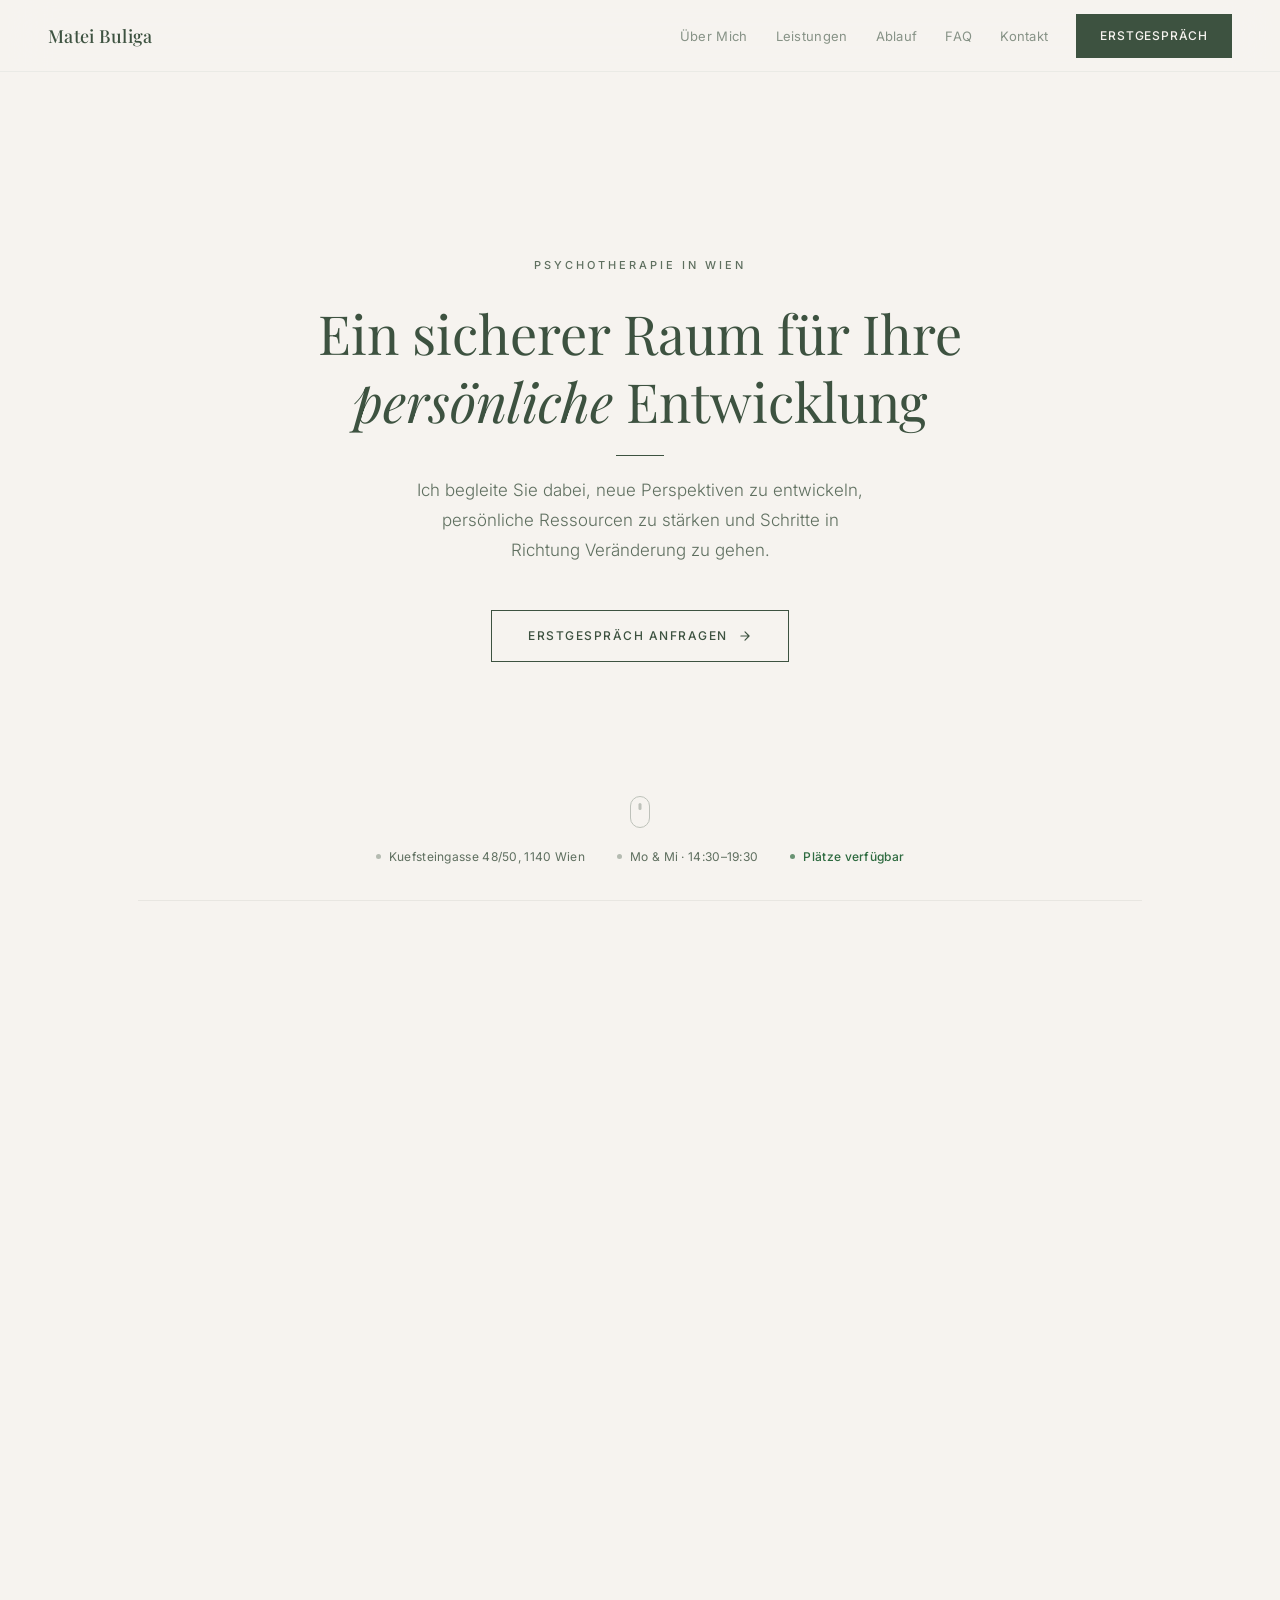
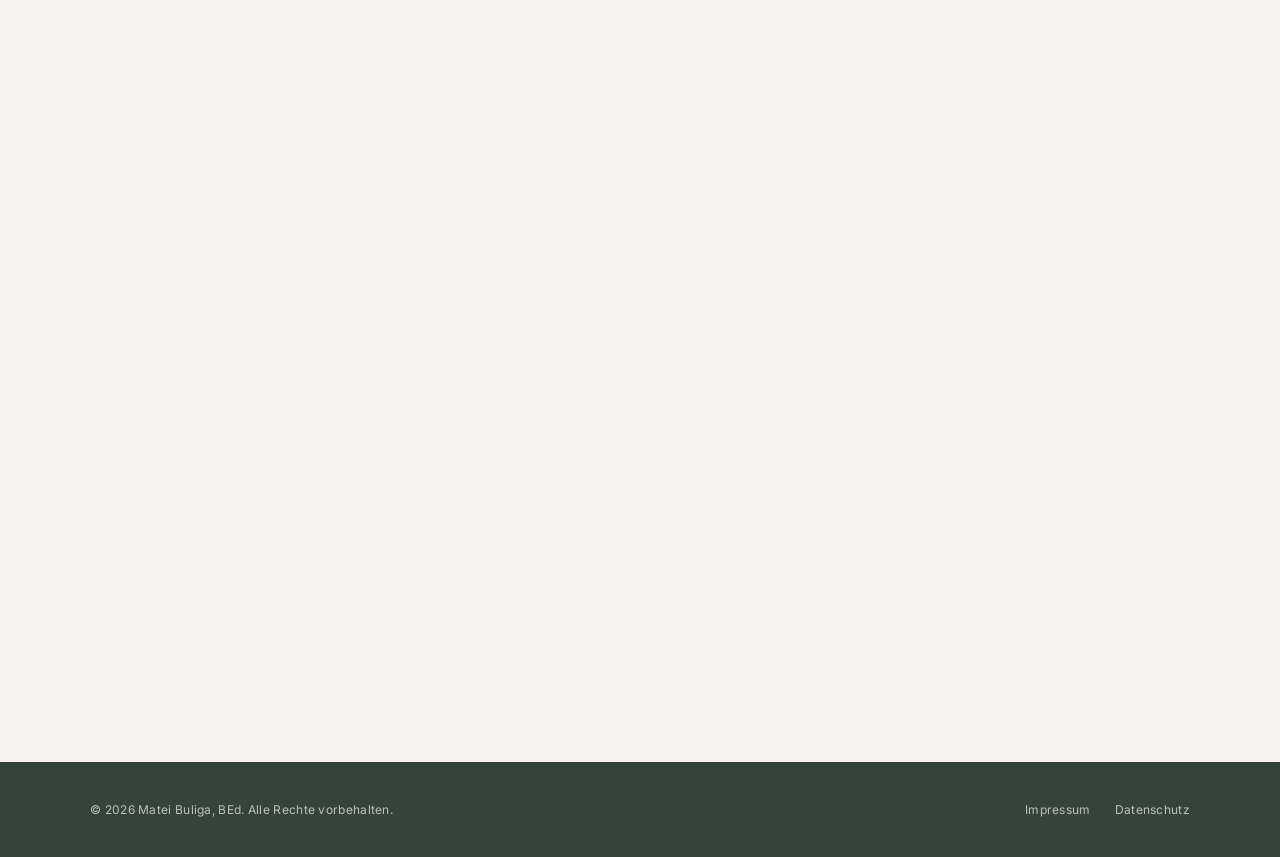
==== index.html @ e799535e "Add complete index.html with all content sections (Tasks 10-16) Includes HEAD with SEO meta tags, Sc" ====
<!DOCTYPE html>
<html lang="de">
<head>
  <meta charset="UTF-8">
  <meta name="viewport" content="width=device-width, initial-scale=1.0">
  <title>Matei Buliga — Psychotherapie in Wien | Einzeltherapie, Paartherapie, Jugendliche</title>
  <meta name="description" content="Psychotherapeut in Wien 1140. Einzeltherapie, Paartherapie und Therapie für Jugendliche. Lösungsorientiert, ressourcenstärkend. Jetzt Erstgespräch anfragen.">
  <meta name="keywords" content="Psychotherapie Wien, Psychotherapeut 1140, Einzeltherapie, Paartherapie, Jugendtherapie, Matei Buliga">
  <link rel="canonical" href="https://www.praxis-buliga.at/">
  <meta property="og:title" content="Matei Buliga — Psychotherapie in Wien">
  <meta property="og:description" content="Ein sicherer Raum für Ihre persönliche Entwicklung. Einzeltherapie, Paartherapie und Therapie für Jugendliche.">
  <meta property="og:type" content="website">
  <meta property="og:url" content="https://www.praxis-buliga.at/">
  <meta property="og:image" content="https://www.praxis-buliga.at/img/og-image.jpg">
  <link rel="icon" href="img/favicon.svg" type="image/svg+xml">
  <link rel="preconnect" href="https://fonts.googleapis.com">
  <link rel="preconnect" href="https://fonts.gstatic.com" crossorigin>
  <link href="https://fonts.googleapis.com/css2?family=Playfair+Display:ital,wght@0,400;0,500;1,400&family=Inter:wght@300;400;500;600&display=swap" rel="stylesheet">
  <link rel="stylesheet" href="css/style.css">
  <!-- Schema.org ProfessionalService -->
  <script type="application/ld+json">
  {
    "@context": "https://schema.org",
    "@type": "ProfessionalService",
    "name": "Praxis Buliga — Psychotherapie",
    "description": "Psychotherapie für Erwachsene, Paare und Jugendliche in Wien",
    "url": "https://www.praxis-buliga.at",
    "telephone": "+436701989777",
    "email": "office@praxis-buliga.at",
    "address": {
      "@type": "PostalAddress",
      "streetAddress": "Kuefsteingasse 48/50",
      "addressLocality": "Wien",
      "postalCode": "1140",
      "addressCountry": "AT"
    },
    "openingHoursSpecification": [
      {"@type": "OpeningHoursSpecification", "dayOfWeek": "Monday", "opens": "14:30", "closes": "19:30"},
      {"@type": "OpeningHoursSpecification", "dayOfWeek": "Wednesday", "opens": "14:30", "closes": "19:30"}
    ],
    "priceRange": "€€"
  }
  </script>
  <!-- Schema.org FAQPage -->
  <script type="application/ld+json">
  {
    "@context": "https://schema.org",
    "@type": "FAQPage",
    "mainEntity": [
      {"@type": "Question", "name": "Was erwartet mich beim Erstgespräch?", "acceptedAnswer": {"@type": "Answer", "text": "Das Erstgespräch dient dem gegenseitigen Kennenlernen. Wir klären Ihre Anliegen und Ziele und prüfen, ob die Chemie für eine Zusammenarbeit stimmt. Es gibt keinen Druck und keine Verpflichtung."}},
      {"@type": "Question", "name": "Wie lange dauert eine Therapie?", "acceptedAnswer": {"@type": "Answer", "text": "Das ist sehr individuell und hängt von Ihren Anliegen und Zielen ab. Manche Themen lassen sich in wenigen Sitzungen bearbeiten, andere brauchen mehr Zeit."}},
      {"@type": "Question", "name": "Brauche ich eine Überweisung?", "acceptedAnswer": {"@type": "Answer", "text": "Nein, für Psychotherapie benötigen Sie in Österreich keine Überweisung. Sie können sich direkt an mich wenden."}},
      {"@type": "Question", "name": "Werden die Kosten von der Krankenkasse übernommen?", "acceptedAnswer": {"@type": "Answer", "text": "Da ich im Status Psychotherapeut in Fachausbildung unter Lehrsupervision bin, ist eine Kostenrückerstattung durch die Krankenkasse derzeit leider nicht möglich. Dafür biete ich flexible Sozialtarife nach Absprache an."}},
      {"@type": "Question", "name": "Was ist ein Psychotherapeut in Ausbildung unter Supervision?", "acceptedAnswer": {"@type": "Answer", "text": "Psychotherapeuten in Ausbildung unter Supervision haben den Großteil ihrer mehrjährigen Ausbildung bereits absolviert und arbeiten eigenständig mit KlientInnen. Ihre Arbeit wird regelmäßig von erfahrenen LehrtherapeutInnen supervidiert."}},
      {"@type": "Question", "name": "Wie kann ich einen Termin absagen oder verschieben?", "acceptedAnswer": {"@type": "Answer", "text": "Verschiebungen oder Absagen sind bis 48 Stunden vor dem Termin kostenfrei möglich — per Telefon, SMS oder E-Mail."}},
      {"@type": "Question", "name": "Ist Psychotherapie auch online möglich?", "acceptedAnswer": {"@type": "Answer", "text": "Bitte kontaktieren Sie mich direkt, um die aktuellen Möglichkeiten für Online-Sitzungen zu besprechen."}}
    ]
  }
  </script>
</head>
<body>

<!-- Skip link -->
<a href="#main" class="skip-link">Zum Inhalt springen</a>

<!-- ==================== HEADER ==================== -->
<header>
  <a href="#hero" class="logo">Matei Buliga</a>
  <nav>
    <a href="#about">Über Mich</a>
    <a href="#services">Leistungen</a>
    <a href="#process">Ablauf</a>
    <a href="#faq">FAQ</a>
    <a href="#contact">Kontakt</a>
    <a href="#contact" class="header-cta">Erstgespräch</a>
  </nav>
  <button class="nav-toggle" aria-label="Menü öffnen" aria-expanded="false"><span></span></button>
</header>

<!-- ==================== MOBILE NAV OVERLAY ==================== -->
<div class="nav-overlay" aria-hidden="true">
  <button class="nav-close" aria-label="Menü schließen">
    <svg viewBox="0 0 24 24" fill="none" stroke="currentColor" stroke-width="2" stroke-linecap="round" stroke-linejoin="round" aria-hidden="true"><path d="M18 6L6 18"/><path d="M6 6l12 12"/></svg>
  </button>
  <nav>
    <a href="#about">Über Mich</a>
    <a href="#services">Leistungen</a>
    <a href="#process">Ablauf</a>
    <a href="#faq">FAQ</a>
    <a href="#contact">Kontakt</a>
    <a href="#contact" class="header-cta">Erstgespräch</a>
  </nav>
</div>

<main id="main">

<!-- ==================== HERO ==================== -->
<section class="hero" id="hero">
  <p class="hero-label">Psychotherapie in Wien</p>
  <h1>Ein sicherer Raum für Ihre <em>persönliche</em> Entwicklung</h1>
  <div class="hero-divider"></div>
  <p class="hero-subtitle">Ich begleite Sie dabei, neue Perspektiven zu entwickeln, persönliche Ressourcen zu stärken und Schritte in Richtung Veränderung zu gehen.</p>
  <a href="#contact" class="hero-cta">
    Erstgespräch anfragen
    <svg viewBox="0 0 24 24" fill="none" stroke="currentColor" stroke-width="2" stroke-linecap="round" stroke-linejoin="round" aria-hidden="true"><path d="M5 12h14M12 5l7 7-7 7"/></svg>
  </a>
  <div class="scroll-hint" aria-hidden="true"><div class="mouse"><div class="wheel"></div></div></div>
  <div class="hero-info">
    <span><span class="dot"></span>Kuefsteingasse 48/50, 1140 Wien</span>
    <span><span class="dot"></span>Mo & Mi · 14:30–19:30</span>
    <span class="available"><span class="dot"></span>Plätze verfügbar</span>
  </div>
</section>

<!-- ==================== ÜBER MICH ==================== -->
<div class="section-divider"><hr></div>
<section class="about fade-in" id="about">
  <p class="section-label">Über Mich</p>
  <div class="about-grid">
    <div class="about-portrait">
      <div class="about-portrait-placeholder">
        <svg viewBox="0 0 24 24" fill="none" stroke="currentColor" stroke-width="1.5" stroke-linecap="round" stroke-linejoin="round" aria-hidden="true"><path d="M20 21v-2a4 4 0 0 0-4-4H8a4 4 0 0 0-4 4v2"/><circle cx="12" cy="7" r="4"/></svg>
        Portrait-Foto
      </div>
    </div>
    <div class="about-content">
      <h2>Mein Weg &<br><em>meine Haltung</em></h2>
      <div class="about-qa">
        <p class="about-question">Was hat dich bewogen, Psychotherapeut zu werden?</p>
        <p class="about-answer">Schon früh habe ich mich für Beziehungen und Emotionen interessiert. Über den Umweg des Lehrberufs und die Ausbildung in Lerncoaching entdeckte ich meine Faszination für die Einzelarbeit — gemeinsam hinschauen, verstehen, neue Möglichkeiten entdecken.</p>
      </div>
      <div class="about-qa">
        <p class="about-question">Mit welchen Anliegen kommen KlientInnen zu dir?</p>
        <p class="about-answer">Erschöpfung, Traurigkeit, große Lebensentscheidungen oder wiederkehrende Muster. Es muss nichts „Dramatisches" sein — manchmal reicht der Wunsch, endlich einmal offen sprechen zu können.</p>
      </div>
      <div class="about-credentials">
        <span class="credential">
          <svg viewBox="0 0 24 24" fill="none" stroke="currentColor" stroke-width="2" stroke-linecap="round" stroke-linejoin="round" aria-hidden="true"><path d="M22 10v6M2 10l10-5 10 5-10 5z"/><path d="M6 12v5c3 3 9 3 12 0v-5"/></svg>
          BEd. — Bachelor of Education
        </span>
        <span class="credential">
          <svg viewBox="0 0 24 24" fill="none" stroke="currentColor" stroke-width="2" stroke-linecap="round" stroke-linejoin="round" aria-hidden="true"><path d="M12 22s8-4 8-10V5l-8-3-8 3v7c0 6 8 10 8 10z"/></svg>
          Psychotherapeut i.A.u.S.
        </span>
        <span class="credential">
          <svg viewBox="0 0 24 24" fill="none" stroke="currentColor" stroke-width="2" stroke-linecap="round" stroke-linejoin="round" aria-hidden="true"><path d="M4 19.5A2.5 2.5 0 0 1 6.5 17H20"/><path d="M6.5 2H20v20H6.5A2.5 2.5 0 0 1 4 19.5v-15A2.5 2.5 0 0 1 6.5 2z"/></svg>
          Lerncoaching & Legasthenie
        </span>
      </div>
      <a href="#" class="about-more">
        Mehr erfahren
        <svg viewBox="0 0 24 24" fill="none" stroke="currentColor" stroke-width="2" stroke-linecap="round" stroke-linejoin="round" aria-hidden="true"><path d="M5 12h14M12 5l7 7-7 7"/></svg>
      </a>
    </div>
  </div>
</section>

<!-- ==================== LEISTUNGEN ==================== -->
<div class="section-divider"><hr></div>
<section class="services fade-in" id="services">
  <p class="section-label">Leistungen & Honorar</p>
  <div class="services-header">
    <h2>Therapie, die zu<br><em>Ihrem Leben</em> passt</h2>
    <p class="services-note">Psychotherapeutische Leistungen sind umsatzsteuerbefreit gemäß österreichischem Recht.</p>
  </div>
  <div class="services-grid">
    <div class="service-card">
      <div class="service-icon"><svg viewBox="0 0 24 24" fill="none" stroke="currentColor" stroke-width="1.5" stroke-linecap="round" stroke-linejoin="round" aria-hidden="true"><path d="M20 21v-2a4 4 0 0 0-4-4H8a4 4 0 0 0-4 4v2"/><circle cx="12" cy="7" r="4"/></svg></div>
      <h3>Einzeltherapie</h3>
      <p>Ein geschützter Rahmen für Sie allein, um persönliche Themen zu bearbeiten, Krisen zu bewältigen oder sich weiterzuentwickeln.</p>
      <div class="service-price">
        <div class="price-row"><span class="price-label">45 Minuten</span><span class="price-value">80 €</span></div>
      </div>
    </div>
    <div class="service-card">
      <div class="service-icon"><svg viewBox="0 0 24 24" fill="none" stroke="currentColor" stroke-width="1.5" stroke-linecap="round" stroke-linejoin="round" aria-hidden="true"><path d="M17 21v-2a4 4 0 0 0-4-4H5a4 4 0 0 0-4 4v2"/><circle cx="9" cy="7" r="4"/><path d="M23 21v-2a4 4 0 0 0-3-3.87"/><path d="M16 3.13a4 4 0 0 1 0 7.75"/></svg></div>
      <h3>Paartherapie</h3>
      <p>Unterstützung, um Kommunikation zu verbessern, Konflikte zu lösen oder die Beziehung als Paar oder Familie neu zu gestalten.</p>
      <div class="service-price">
        <div class="price-row"><span class="price-label">45 Minuten</span><span class="price-value">80 €</span></div>
        <div class="price-row"><span class="price-label">90 Minuten</span><span class="price-value">160 €</span></div>
      </div>
    </div>
    <div class="service-card">
      <div class="service-icon"><svg viewBox="0 0 24 24" fill="none" stroke="currentColor" stroke-width="1.5" stroke-linecap="round" stroke-linejoin="round" aria-hidden="true"><path d="M12 2a5 5 0 0 1 5 5v1a5 5 0 0 1-10 0V7a5 5 0 0 1 5-5z"/><path d="M3 21v-1a7 7 0 0 1 7-7h4a7 7 0 0 1 7 7v1"/><path d="M15 11l2 2"/><path d="M9 11l-2 2"/></svg></div>
      <h3>Therapie für Jugendliche</h3>
      <p>Persönliche Stärken finden, Grenzen setzen und den eigenen Weg innerhalb von Familie, Schule und Freundeskreis entdecken.</p>
      <div class="service-price">
        <div class="price-row"><span class="price-label">Erstgespräch (30 Min)</span><span class="price-free">Kostenlos</span></div>
        <div class="price-row"><span class="price-label">45 Minuten</span><span class="price-value">80 €</span></div>
      </div>
    </div>
  </div>
  <div class="services-footer">
    <div class="info-card">
      <svg viewBox="0 0 24 24" fill="none" stroke="currentColor" stroke-width="1.5" stroke-linecap="round" stroke-linejoin="round" aria-hidden="true"><circle cx="12" cy="12" r="10"/><path d="M12 16v-4"/><path d="M12 8h.01"/></svg>
      <div class="info-card-content">
        <h4>Kostenübernahme</h4>
        <p>Da ich im Status „Psychotherapeut in Fachausbildung unter Lehrsupervision" bin, ist eine Kostenrückerstattung durch die Krankenkasse derzeit leider nicht möglich.</p>
      </div>
    </div>
    <div class="info-card">
      <svg viewBox="0 0 24 24" fill="none" stroke="currentColor" stroke-width="1.5" stroke-linecap="round" stroke-linejoin="round" aria-hidden="true"><path d="M20.84 4.61a5.5 5.5 0 0 0-7.78 0L12 5.67l-1.06-1.06a5.5 5.5 0 0 0-7.78 7.78l1.06 1.06L12 21.23l7.78-7.78 1.06-1.06a5.5 5.5 0 0 0 0-7.78z"/></svg>
      <div class="info-card-content">
        <h4>Sozialtarife</h4>
        <p>Flexible Sozialtarife sind nach individueller Absprache möglich. Sprechen Sie mich gerne im Erstgespräch darauf an.</p>
      </div>
    </div>
  </div>
  <div class="section-cta">
    <a href="#contact" class="cta-outline">
      Jetzt Erstgespräch anfragen
      <svg viewBox="0 0 24 24" fill="none" stroke="currentColor" stroke-width="2" stroke-linecap="round" stroke-linejoin="round" aria-hidden="true"><path d="M5 12h14M12 5l7 7-7 7"/></svg>
    </a>
  </div>
</section>

<!-- ==================== ABLAUF ==================== -->
<div class="section-divider"><hr></div>
<section class="process fade-in" id="process">
  <p class="section-label">Ablauf</p>
  <div class="process-header">
    <h2>Ihr Weg in<br><em>die Therapie</em></h2>
    <p>Von der ersten Kontaktaufnahme bis zur regelmäßigen Sitzung — transparent und unkompliziert.</p>
  </div>
  <div class="timeline">
    <div class="step">
      <div class="step-number"><span>1</span></div>
      <h3>Kontakt aufnehmen</h3>
      <p>Rufen Sie an, schreiben Sie eine E-Mail oder nutzen Sie das Kontaktformular. Ich melde mich zeitnah bei Ihnen.</p>
    </div>
    <div class="step">
      <div class="step-number"><span>2</span></div>
      <h3>Erstgespräch</h3>
      <p>Wir lernen uns kennen, klären Ihre Anliegen und Ziele und prüfen, ob die Chemie für eine Zusammenarbeit stimmt.</p>
    </div>
    <div class="step">
      <div class="step-number"><span>3</span></div>
      <h3>Therapie beginnen</h3>
      <p>Bei gegenseitigem Einverständnis starten wir mit regelmäßigen Sitzungen — in Ihrem Tempo und nach Ihren Bedürfnissen.</p>
    </div>
  </div>
  <div class="conditions">
    <div class="condition">
      <div class="condition-icon"><svg viewBox="0 0 24 24" fill="none" stroke="currentColor" stroke-width="1.5" stroke-linecap="round" stroke-linejoin="round" aria-hidden="true"><circle cx="12" cy="12" r="10"/><polyline points="12 6 12 12 16 14"/></svg></div>
      <h4>Terminabsagen</h4>
      <p>Verschiebungen oder Absagen sind bis 48 Stunden vor dem Termin kostenfrei möglich.</p>
    </div>
    <div class="condition">
      <div class="condition-icon"><svg viewBox="0 0 24 24" fill="none" stroke="currentColor" stroke-width="1.5" stroke-linecap="round" stroke-linejoin="round" aria-hidden="true"><path d="M12 22s8-4 8-10V5l-8-3-8 3v7c0 6 8 10 8 10z"/></svg></div>
      <h4>Verschwiegenheit</h4>
      <p>Ich unterliege der gesetzlichen Verschwiegenheitspflicht. Alle Inhalte bleiben streng vertraulich.</p>
    </div>
    <div class="condition">
      <div class="condition-icon"><svg viewBox="0 0 24 24" fill="none" stroke="currentColor" stroke-width="1.5" stroke-linecap="round" stroke-linejoin="round" aria-hidden="true"><rect x="2" y="5" width="20" height="14" rx="2"/><line x1="2" y1="10" x2="22" y2="10"/></svg></div>
      <h4>Zahlung</h4>
      <p>Per Banküberweisung — bei regelmäßigen Sitzungen zum Monatsende, sonst nach jeder Sitzung.</p>
    </div>
  </div>
</section>

<!-- ==================== FAQ ==================== -->
<div class="section-divider"><hr></div>
<section class="faq fade-in" id="faq">
  <p class="section-label">Häufige Fragen</p>
  <div class="faq-layout">
    <div class="faq-intro">
      <h2>Antworten auf<br><em>Ihre Fragen</em></h2>
      <p>Die wichtigsten Fragen rund um Psychotherapie, Ablauf und Kosten — kurz und ehrlich beantwortet.</p>
      <div class="faq-contact-hint">
        <p>Ihre Frage ist nicht dabei?<br><a href="#contact">Kontaktieren Sie mich direkt</a> — ich helfe Ihnen gerne weiter.</p>
      </div>
    </div>
    <div class="accordion">
      <div class="accordion-item open">
        <button class="accordion-trigger" aria-expanded="true">Was erwartet mich beim Erstgespräch?<span class="accordion-icon" aria-hidden="true"></span></button>
        <div class="accordion-content"><div class="accordion-inner"><p>Das Erstgespräch dient dem gegenseitigen Kennenlernen. Wir klären Ihre Anliegen und Ziele und prüfen, ob die Chemie für eine Zusammenarbeit stimmt. Es gibt keinen Druck und keine Verpflichtung — Sie entscheiden danach in Ruhe, ob Sie weitermachen möchten.</p></div></div>
      </div>
      <div class="accordion-item">
        <button class="accordion-trigger" aria-expanded="false">Wie lange dauert eine Therapie?<span class="accordion-icon" aria-hidden="true"></span></button>
        <div class="accordion-content"><div class="accordion-inner"><p>Das ist sehr individuell und hängt von Ihren Anliegen und Zielen ab. Manche Themen lassen sich in wenigen Sitzungen bearbeiten, andere brauchen mehr Zeit. Wir besprechen das gemeinsam und passen den Rahmen an Ihre Bedürfnisse an.</p></div></div>
      </div>
      <div class="accordion-item">
        <button class="accordion-trigger" aria-expanded="false">Brauche ich eine Überweisung?<span class="accordion-icon" aria-hidden="true"></span></button>
        <div class="accordion-content"><div class="accordion-inner"><p>Nein, für Psychotherapie benötigen Sie in Österreich keine Überweisung. Sie können sich direkt an mich wenden — telefonisch, per E-Mail oder über das Kontaktformular.</p></div></div>
      </div>
      <div class="accordion-item">
        <button class="accordion-trigger" aria-expanded="false">Werden die Kosten von der Krankenkasse übernommen?<span class="accordion-icon" aria-hidden="true"></span></button>
        <div class="accordion-content"><div class="accordion-inner"><p>Da ich im Status „Psychotherapeut in Fachausbildung unter Lehrsupervision" bin, ist eine Kostenrückerstattung durch die Krankenkasse derzeit leider nicht möglich. Dafür biete ich flexible Sozialtarife nach Absprache an.</p></div></div>
      </div>
      <div class="accordion-item">
        <button class="accordion-trigger" aria-expanded="false">Was ist ein Psychotherapeut in Ausbildung unter Supervision?<span class="accordion-icon" aria-hidden="true"></span></button>
        <div class="accordion-content"><div class="accordion-inner"><p>Psychotherapeuten in Ausbildung unter Supervision (i.A.u.S.) haben den Großteil ihrer mehrjährigen Ausbildung bereits absolviert und arbeiten eigenständig mit KlientInnen. Ihre Arbeit wird dabei regelmäßig von erfahrenen LehrtherapeutInnen supervidiert — eine zusätzliche Qualitätssicherung.</p></div></div>
      </div>
      <div class="accordion-item">
        <button class="accordion-trigger" aria-expanded="false">Wie kann ich einen Termin absagen oder verschieben?<span class="accordion-icon" aria-hidden="true"></span></button>
        <div class="accordion-content"><div class="accordion-inner"><p>Verschiebungen oder Absagen sind bis 48 Stunden vor dem Termin kostenfrei möglich — per Telefon, SMS oder E-Mail. Bei kurzfristigeren Absagen wird das volle Honorar verrechnet.</p></div></div>
      </div>
      <div class="accordion-item">
        <button class="accordion-trigger" aria-expanded="false">Ist Psychotherapie auch online möglich?<span class="accordion-icon" aria-hidden="true"></span></button>
        <div class="accordion-content"><div class="accordion-inner"><p>Bitte kontaktieren Sie mich direkt, um die aktuellen Möglichkeiten für Online-Sitzungen zu besprechen.</p></div></div>
      </div>
    </div>
  </div>
  <div class="faq-cta">
    <p>Bereit für den ersten Schritt?</p>
    <a href="#contact" class="cta-filled">
      Erstgespräch vereinbaren
      <svg viewBox="0 0 24 24" fill="none" stroke="currentColor" stroke-width="2" stroke-linecap="round" stroke-linejoin="round" aria-hidden="true"><path d="M5 12h14M12 5l7 7-7 7"/></svg>
    </a>
  </div>
</section>

<!-- ==================== KONTAKT ==================== -->
<section class="contact fade-in" id="contact">
  <div class="contact-inner">
    <p class="section-label">Kontakt</p>
    <div class="contact-grid">
      <div class="contact-left">
        <h2>Nehmen Sie<br><em>Kontakt auf</em></h2>
        <p>Ich freue mich darauf, von Ihnen zu hören. Für eine Terminanfrage oder bei weiteren Fragen können Sie mich gerne unverbindlich kontaktieren.</p>
        <div class="contact-details">
          <div class="contact-item">
            <div class="contact-item-icon"><svg viewBox="0 0 24 24" fill="none" stroke="currentColor" stroke-width="1.5" stroke-linecap="round" stroke-linejoin="round" aria-hidden="true"><path d="M22 16.92v3a2 2 0 0 1-2.18 2 19.79 19.79 0 0 1-8.63-3.07 19.5 19.5 0 0 1-6-6 19.79 19.79 0 0 1-3.07-8.67A2 2 0 0 1 4.11 2h3a2 2 0 0 1 2 1.72 12.84 12.84 0 0 0 .7 2.81 2 2 0 0 1-.45 2.11L8.09 9.91a16 16 0 0 0 6 6l1.27-1.27a2 2 0 0 1 2.11-.45 12.84 12.84 0 0 0 2.81.7A2 2 0 0 1 22 16.92z"/></svg></div>
            <div class="contact-item-text">
              <p class="contact-item-label">Telefon</p>
              <p class="contact-item-value"><a href="tel:+436701989777">0670 1989777</a></p>
            </div>
          </div>
          <div class="contact-item">
            <div class="contact-item-icon"><svg viewBox="0 0 24 24" fill="none" stroke="currentColor" stroke-width="1.5" stroke-linecap="round" stroke-linejoin="round" aria-hidden="true"><path d="M4 4h16c1.1 0 2 .9 2 2v12c0 1.1-.9 2-2 2H4c-1.1 0-2-.9-2-2V6c0-1.1.9-2 2-2z"/><polyline points="22,6 12,13 2,6"/></svg></div>
            <div class="contact-item-text">
              <p class="contact-item-label">E-Mail</p>
              <p class="contact-item-value"><a href="mailto:office@praxis-buliga.at">office@praxis-buliga.at</a></p>
            </div>
          </div>
          <div class="contact-item">
            <div class="contact-item-icon"><svg viewBox="0 0 24 24" fill="none" stroke="currentColor" stroke-width="1.5" stroke-linecap="round" stroke-linejoin="round" aria-hidden="true"><path d="M21 10c0 7-9 13-9 13s-9-6-9-13a9 9 0 0 1 18 0z"/><circle cx="12" cy="10" r="3"/></svg></div>
            <div class="contact-item-text">
              <p class="contact-item-label">Adresse</p>
              <p class="contact-item-value">Kuefsteingasse 48/50<br>1140 Wien</p>
              <p class="contact-item-hint">Wenige Gehminuten von der U3 Kendlerstraße und der Linie 10</p>
            </div>
          </div>
        </div>
      </div>
      <div class="contact-right">
        <div class="contact-map">
          <div class="contact-map-placeholder">
            <p>Durch Klicken wird eine Verbindung zu Google Maps hergestellt.<br>
            <a href="https://policies.google.com/privacy" target="_blank" rel="noopener">Datenschutz von Google</a></p>
            <button>Karte laden</button>
          </div>
        </div>
        <div class="contact-hours">
          <h4>Praxiszeiten</h4>
          <div class="hours-row"><span class="hours-day">Montag</span><span class="hours-time">14:30 – 19:30</span></div>
          <div class="hours-row"><span class="hours-day">Mittwoch</span><span class="hours-time">14:30 – 19:30</span></div>
          <div class="contact-availability"><span class="dot"></span>Derzeit Plätze verfügbar</div>
        </div>
      </div>
    </div>
  </div>
</section>

</main>

<!-- ==================== FOOTER ==================== -->
<footer>
  <div class="footer-inner">
    <p class="footer-left">&copy; 2026 Matei Buliga, BEd. Alle Rechte vorbehalten.</p>
    <div class="footer-links">
      <a href="impressum.html">Impressum</a>
      <a href="datenschutz.html">Datenschutz</a>
    </div>
  </div>
</footer>

<script src="js/main.js"></script>
</body>
</html>
---- css/style.css ----
/* ========================================================================
   PRAXIS BULIGA — Complete Stylesheet
   Organic Minimal Design: Waldgrun (#3D5240) + Creme (#F6F3EF)
   ======================================================================== */

/* ========================================================================
   TASK 1: CSS FOUNDATION — Design Tokens & Reset
   ======================================================================== */

/* --- Reset --- */
*, *::before, *::after {
  margin: 0;
  padding: 0;
  box-sizing: border-box;
}

/* --- Design Tokens --- */
:root {
  --green: #3D5240;
  --green-light: #4a6350;
  --green-muted: rgba(61,82,64,0.82);
  --green-subtle: rgba(61,82,64,0.04);
  --cream: #F6F3EF;
  --cream-dark: #EDE8E1;
  --text: #1C1C1C;
  --text-muted: rgba(61,82,64,0.82);
  --text-body: rgba(28,28,28,0.7);
  --serif: 'Playfair Display', Georgia, serif;
  --sans: 'Inter', -apple-system, system-ui, sans-serif;
  --transition: 200ms ease-out;
  --max-width: 1100px;
}

/* --- Smooth Scroll --- */
html {
  scroll-behavior: smooth;
}

/* --- Body Base --- */
body {
  font-family: var(--sans);
  background: var(--cream);
  color: var(--text);
  -webkit-font-smoothing: antialiased;
  -moz-osx-font-smoothing: grayscale;
  overflow-x: hidden;
}

/* --- Focus Visible --- */
:focus-visible {
  outline: 2px solid var(--green);
  outline-offset: 3px;
}

/* --- Section Label --- */
.section-label {
  font-size: 11px;
  font-weight: 500;
  letter-spacing: 3px;
  text-transform: uppercase;
  color: var(--text-muted);
  margin-bottom: 20px;
}

.section-label::before {
  content: '';
  display: inline-block;
  width: 24px;
  height: 1px;
  background: var(--green);
  opacity: 0.4;
  vertical-align: middle;
  margin-right: 12px;
}

/* --- Section Divider --- */
.section-divider {
  max-width: var(--max-width);
  margin: 0 auto;
  padding: 0 clamp(24px, 5vw, 48px);
}

.section-divider hr {
  border: none;
  height: 1px;
  background: rgba(61,82,64,0.08);
}

/* --- Skip Link --- */
.skip-link {
  position: fixed;
  top: -100%;
  left: 16px;
  z-index: 200;
  padding: 12px 24px;
  background: var(--green);
  color: var(--cream);
  font-size: 14px;
  font-weight: 500;
  text-decoration: none;
  opacity: 0;
  transition: opacity var(--transition);
}

.skip-link:focus {
  top: 16px;
  opacity: 1;
}

/* --- Legal Content (Impressum / Datenschutz) --- */
.legal-content {
  max-width: 780px;
  margin: 0 auto;
  padding: 120px clamp(24px, 5vw, 48px) 80px;
  font-size: 15px;
  font-weight: 300;
  line-height: 1.8;
  color: var(--text-body);
}


/* ========================================================================
   TASK 2: HEADER STYLES
   ======================================================================== */

header {
  position: fixed;
  top: 0;
  left: 0;
  right: 0;
  z-index: 100;
  height: 72px;
  display: flex;
  align-items: center;
  justify-content: space-between;
  padding: 0 clamp(24px, 4vw, 48px);
  background: rgba(246,243,239,0.88);
  backdrop-filter: blur(24px);
  -webkit-backdrop-filter: blur(24px);
  border-bottom: 1px solid rgba(61,82,64,0.06);
}

.logo {
  font-family: var(--serif);
  font-size: 18px;
  font-weight: 500;
  color: var(--green);
  letter-spacing: 0.3px;
  text-decoration: none;
}

nav {
  display: flex;
  align-items: center;
  gap: 28px;
}

nav a {
  font-size: 13px;
  font-weight: 400;
  color: var(--green);
  text-decoration: none;
  letter-spacing: 0.3px;
  opacity: 0.6;
  transition: opacity var(--transition);
  padding: 6px 0;
  position: relative;
  cursor: pointer;
}

nav a:hover,
nav a.active {
  opacity: 1;
}

nav a.active::after {
  content: '';
  position: absolute;
  bottom: 0;
  left: 0;
  right: 0;
  height: 1.5px;
  background: var(--green);
  border-radius: 1px;
}

/* --- Header CTA Button --- */
.header-cta {
  display: inline-flex;
  align-items: center;
  justify-content: center;
  min-height: 44px;
  padding: 0 24px;
  background: var(--green);
  color: var(--cream) !important;
  font-size: 12px;
  font-weight: 500;
  letter-spacing: 0.8px;
  text-transform: uppercase;
  opacity: 1 !important;
  transition: background var(--transition), box-shadow var(--transition);
}

.header-cta:hover {
  background: var(--green-light);
  box-shadow: 0 4px 12px rgba(61,82,64,0.15);
}

.header-cta::after {
  display: none !important;
}

/* --- Mobile Nav Toggle (Hamburger) --- */
.nav-toggle {
  display: none;
  width: 44px;
  height: 44px;
  align-items: center;
  justify-content: center;
  background: none;
  border: none;
  cursor: pointer;
}

.nav-toggle span {
  display: block;
  width: 20px;
  height: 1.5px;
  background: var(--green);
  position: relative;
  transition: background 200ms;
}

.nav-toggle span::before,
.nav-toggle span::after {
  content: '';
  position: absolute;
  left: 0;
  width: 20px;
  height: 1.5px;
  background: var(--green);
  transition: transform 200ms;
}

.nav-toggle span::before { top: -6px; }
.nav-toggle span::after  { top: 6px; }

/* --- Mobile Nav Overlay --- */
.nav-overlay {
  position: fixed;
  top: 0;
  left: 0;
  right: 0;
  bottom: 0;
  background: var(--cream);
  z-index: 99;
  display: flex;
  flex-direction: column;
  align-items: center;
  justify-content: center;
  transform: translateY(-100%);
  transition: transform 300ms ease-out, opacity 300ms ease-out;
  opacity: 0;
}

.nav-overlay.open {
  transform: translateY(0);
  opacity: 1;
}

.nav-overlay nav {
  display: flex;
  flex-direction: column;
  gap: 8px;
}

.nav-overlay nav a {
  font-size: 18px;
  padding: 16px;
  opacity: 1;
  text-align: center;
}

.nav-close {
  position: absolute;
  top: 16px;
  right: 16px;
  width: 44px;
  height: 44px;
  background: none;
  border: none;
  cursor: pointer;
}

body.nav-open {
  overflow: hidden;
}

/* --- Header Mobile Responsive --- */
@media (max-width: 768px) {
  header {
    height: 64px;
  }

  nav a:not(.header-cta) {
    display: none;
  }

  .nav-toggle {
    display: flex;
  }
}


/* ========================================================================
   TASK 3: HERO SECTION STYLES
   ======================================================================== */

.hero {
  min-height: 100vh;
  min-height: 100dvh;
  display: flex;
  flex-direction: column;
  justify-content: center;
  align-items: center;
  text-align: center;
  padding: 120px clamp(24px, 5vw, 48px) 100px;
  position: relative;
}

.hero-label {
  font-size: 11px;
  font-weight: 500;
  letter-spacing: 3px;
  text-transform: uppercase;
  color: var(--text-muted);
  margin-bottom: 28px;
  opacity: 0;
  transform: translateY(12px);
  animation: fadeUp 700ms ease-out 200ms forwards;
}

.hero h1 {
  font-family: var(--serif);
  font-size: clamp(32px, 5vw, 54px);
  font-weight: 400;
  line-height: 1.25;
  color: var(--green);
  max-width: 680px;
  margin-bottom: 20px;
  opacity: 0;
  transform: translateY(16px);
  animation: fadeUp 700ms ease-out 400ms forwards;
}

.hero h1 em {
  font-style: italic;
}

.hero-divider {
  width: 48px;
  height: 1px;
  background: var(--green);
  opacity: 0;
  margin: 0 auto 20px;
  animation: fadeIn 600ms ease-out 700ms forwards;
}

.hero-subtitle {
  font-size: clamp(15px, 1.8vw, 17px);
  font-weight: 300;
  line-height: 1.75;
  color: var(--text-muted);
  max-width: 460px;
  margin-bottom: 44px;
  opacity: 0;
  transform: translateY(12px);
  animation: fadeUp 700ms ease-out 800ms forwards;
}

.hero-cta {
  display: inline-flex;
  align-items: center;
  gap: 10px;
  min-height: 52px;
  padding: 0 36px;
  border: 1px solid var(--green);
  color: var(--green);
  font-family: var(--sans);
  font-size: 12px;
  font-weight: 500;
  letter-spacing: 1.5px;
  text-transform: uppercase;
  text-decoration: none;
  background: transparent;
  cursor: pointer;
  transition: all var(--transition);
  opacity: 0;
  transform: translateY(12px);
  animation: fadeUp 700ms ease-out 1000ms forwards;
}

.hero-cta:hover {
  background: var(--green);
  color: var(--cream);
  box-shadow: 0 4px 16px rgba(61,82,64,0.18);
}

.hero-cta svg {
  width: 14px;
  height: 14px;
  transition: transform var(--transition);
}

.hero-cta:hover svg {
  transform: translateX(4px);
}

/* --- Hero Info Bar --- */
.hero-info {
  position: absolute;
  bottom: 36px;
  display: flex;
  gap: 32px;
  font-size: 12px;
  color: var(--text-muted);
  letter-spacing: 0.3px;
  opacity: 0;
  animation: fadeIn 600ms ease-out 1200ms forwards;
}

.hero-info span {
  display: inline-flex;
  align-items: center;
  gap: 8px;
}

.hero-info .dot {
  width: 5px;
  height: 5px;
  border-radius: 50%;
  background: var(--green);
  opacity: 0.35;
}

.hero-info .available {
  color: #2d6a3f;
  font-weight: 500;
}

.hero-info .available .dot {
  background: #2d6a3f;
  opacity: 0.7;
  animation: pulse 2.5s ease-in-out infinite;
}

/* --- Scroll Hint --- */
.scroll-hint {
  position: absolute;
  bottom: 72px;
  left: 50%;
  transform: translateX(-50%);
  opacity: 0;
  animation: fadeIn 600ms ease-out 1400ms forwards;
}

.scroll-hint .mouse {
  width: 20px;
  height: 32px;
  border: 1.5px solid var(--green);
  border-radius: 10px;
  opacity: 0.3;
  position: relative;
}

.scroll-hint .wheel {
  width: 3px;
  height: 7px;
  background: var(--green);
  border-radius: 2px;
  position: absolute;
  top: 6px;
  left: 50%;
  transform: translateX(-50%);
  animation: scrollWheel 2s ease-in-out infinite;
}

/* --- Keyframe Animations --- */
@keyframes fadeUp {
  to {
    opacity: 1;
    transform: translateY(0);
  }
}

@keyframes fadeIn {
  to {
    opacity: 1;
  }
}

@keyframes pulse {
  0%, 100% {
    opacity: 0.7;
    transform: scale(1);
  }
  50% {
    opacity: 0.3;
    transform: scale(1.3);
  }
}

@keyframes scrollWheel {
  0% {
    opacity: 1;
    transform: translateX(-50%) translateY(0);
  }
  100% {
    opacity: 0;
    transform: translateX(-50%) translateY(10px);
  }
}

/* --- Hero Mobile Responsive --- */
@media (max-width: 768px) {
  .hero {
    padding: 100px 24px 80px;
  }

  .hero-info {
    flex-direction: column;
    gap: 8px;
    align-items: center;
    bottom: 24px;
  }

  .scroll-hint {
    display: none;
  }
}


/* ========================================================================
   TASK 4: ABOUT SECTION STYLES
   ======================================================================== */

.about {
  max-width: var(--max-width);
  margin: 0 auto;
  padding: clamp(60px, 10vw, 120px) clamp(24px, 5vw, 48px);
}

.about-grid {
  display: grid;
  grid-template-columns: 1fr 1.2fr;
  gap: clamp(40px, 6vw, 80px);
  align-items: start;
}

/* --- Portrait --- */
.about-portrait {
  position: relative;
  aspect-ratio: 3 / 4;
  background: var(--cream-dark);
  overflow: hidden;
}

.about-portrait::after {
  content: '';
  position: absolute;
  top: 12px;
  left: 12px;
  right: -12px;
  bottom: -12px;
  border: 1px solid rgba(61,82,64,0.12);
  z-index: -1;
}

.about-portrait-placeholder {
  width: 100%;
  height: 100%;
  display: flex;
  flex-direction: column;
  align-items: center;
  justify-content: center;
  gap: 12px;
  color: var(--text-muted);
  font-size: 13px;
}

.about-portrait-placeholder svg {
  width: 48px;
  height: 48px;
  opacity: 0.3;
}

/* --- About Content --- */
.about-content {
  padding-top: 8px;
}

.about-content h2 {
  font-family: var(--serif);
  font-size: clamp(28px, 3.5vw, 38px);
  font-weight: 400;
  color: var(--green);
  line-height: 1.25;
  margin-bottom: 28px;
}

.about-content h2 em {
  font-style: italic;
}

/* --- Q&A --- */
.about-qa {
  margin-bottom: 32px;
}

.about-question {
  font-size: 13px;
  font-weight: 500;
  letter-spacing: 0.3px;
  color: var(--green);
  margin-bottom: 12px;
  padding-left: 16px;
  border-left: 2px solid rgba(61,82,64,0.2);
  line-height: 1.5;
}

.about-answer {
  font-size: 15px;
  font-weight: 300;
  line-height: 1.8;
  color: var(--text-body);
  max-width: 520px;
}

/* --- Credentials --- */
.about-credentials {
  display: flex;
  flex-wrap: wrap;
  gap: 10px;
  margin-top: 32px;
  padding-top: 28px;
  border-top: 1px solid rgba(61,82,64,0.08);
}

.credential {
  display: inline-flex;
  align-items: center;
  gap: 6px;
  padding: 8px 16px;
  background: var(--green-subtle);
  font-size: 12px;
  font-weight: 400;
  color: var(--green);
  letter-spacing: 0.3px;
}

.credential svg {
  width: 14px;
  height: 14px;
  opacity: 0.5;
}

/* --- About More Link --- */
.about-more {
  display: inline-flex;
  align-items: center;
  gap: 8px;
  margin-top: 28px;
  font-size: 13px;
  font-weight: 500;
  color: var(--green);
  text-decoration: none;
  letter-spacing: 0.3px;
  opacity: 0.7;
  transition: opacity var(--transition);
  cursor: pointer;
}

.about-more:hover {
  opacity: 1;
}

.about-more svg {
  width: 14px;
  height: 14px;
  transition: transform var(--transition);
}

.about-more:hover svg {
  transform: translateX(4px);
}

/* --- About Mobile Responsive --- */
@media (max-width: 768px) {
  .about-grid {
    grid-template-columns: 1fr;
    gap: 40px;
  }

  .about-portrait {
    max-width: 320px;
    margin: 0 auto;
  }

  .about-portrait::after {
    display: none;
  }
}


/* ========================================================================
   TASK 5: SERVICES SECTION STYLES
   ======================================================================== */

.services {
  max-width: var(--max-width);
  margin: 0 auto;
  padding: clamp(60px, 10vw, 120px) clamp(24px, 5vw, 48px);
}

/* --- Services Header --- */
.services-header {
  display: flex;
  justify-content: space-between;
  align-items: flex-end;
  margin-bottom: clamp(40px, 5vw, 56px);
  gap: 24px;
  flex-wrap: wrap;
}

.services-header h2 {
  font-family: var(--serif);
  font-size: clamp(28px, 3.5vw, 38px);
  font-weight: 400;
  color: var(--green);
  line-height: 1.25;
}

.services-header h2 em {
  font-style: italic;
}

.services-note {
  font-size: 13px;
  color: var(--text-muted);
  line-height: 1.6;
  max-width: 280px;
  text-align: right;
}

/* --- Services Grid --- */
.services-grid {
  display: grid;
  grid-template-columns: repeat(3, 1fr);
  gap: 20px;
  margin-bottom: 40px;
}

/* --- Service Card --- */
.service-card {
  background: rgba(255,255,255,0.5);
  border: 1px solid rgba(61,82,64,0.08);
  padding: clamp(28px, 3vw, 36px);
  display: flex;
  flex-direction: column;
  transition: border-color var(--transition), box-shadow var(--transition);
}

.service-card:hover {
  border-color: rgba(61,82,64,0.15);
  box-shadow: 0 4px 20px rgba(61,82,64,0.06);
}

.service-icon {
  width: 44px;
  height: 44px;
  display: flex;
  align-items: center;
  justify-content: center;
  background: var(--green-subtle);
  margin-bottom: 24px;
}

.service-icon svg {
  width: 22px;
  height: 22px;
  color: var(--green);
  opacity: 0.7;
}

.service-card h3 {
  font-family: var(--serif);
  font-size: 20px;
  font-weight: 400;
  color: var(--green);
  margin-bottom: 12px;
  line-height: 1.3;
}

.service-card p {
  font-size: 14px;
  font-weight: 300;
  line-height: 1.7;
  color: var(--text-body);
  margin-bottom: 24px;
  flex-grow: 1;
}

/* --- Pricing --- */
.service-price {
  padding-top: 20px;
  border-top: 1px solid rgba(61,82,64,0.08);
}

.price-row {
  display: flex;
  justify-content: space-between;
  align-items: baseline;
  margin-bottom: 6px;
}

.price-row:last-child {
  margin-bottom: 0;
}

.price-label {
  font-size: 12px;
  color: var(--text-muted);
}

.price-value {
  font-size: 15px;
  font-weight: 500;
  color: var(--green);
  font-variant-numeric: tabular-nums;
}

.price-free {
  display: inline-block;
  padding: 3px 10px;
  background: rgba(45,106,63,0.08);
  color: #2d6a3f;
  font-size: 11px;
  font-weight: 500;
  letter-spacing: 0.5px;
}

/* --- Services Footer (Info Cards) --- */
.services-footer {
  display: grid;
  grid-template-columns: 1fr 1fr;
  gap: 20px;
}

.info-card {
  display: flex;
  align-items: flex-start;
  gap: 16px;
  padding: 24px 28px;
  background: var(--green);
  color: var(--cream);
}

.info-card svg {
  width: 20px;
  height: 20px;
  flex-shrink: 0;
  opacity: 0.6;
  margin-top: 2px;
}

.info-card-content h4 {
  font-size: 13px;
  font-weight: 500;
  letter-spacing: 0.3px;
  margin-bottom: 6px;
}

.info-card-content p {
  font-size: 13px;
  font-weight: 300;
  line-height: 1.6;
  opacity: 0.75;
}

/* --- Section CTA --- */
.section-cta {
  text-align: center;
  margin-top: clamp(40px, 5vw, 56px);
}

/* --- CTA Buttons --- */
.cta-outline {
  display: inline-flex;
  align-items: center;
  gap: 10px;
  min-height: 48px;
  padding: 0 32px;
  border: 1px solid var(--green);
  color: var(--green);
  font-family: var(--sans);
  font-size: 12px;
  font-weight: 500;
  letter-spacing: 1.5px;
  text-transform: uppercase;
  text-decoration: none;
  background: transparent;
  cursor: pointer;
  transition: all var(--transition);
}

.cta-outline:hover {
  background: var(--green);
  color: var(--cream);
  box-shadow: 0 4px 16px rgba(61,82,64,0.18);
}

.cta-filled {
  display: inline-flex;
  align-items: center;
  gap: 10px;
  min-height: 52px;
  padding: 0 36px;
  background: var(--green);
  color: var(--cream);
  font-family: var(--sans);
  font-size: 12px;
  font-weight: 500;
  letter-spacing: 1.5px;
  text-transform: uppercase;
  text-decoration: none;
  cursor: pointer;
  transition: all var(--transition);
}

.cta-filled:hover {
  background: var(--green-light);
  box-shadow: 0 4px 16px rgba(61,82,64,0.2);
}

.cta-outline svg,
.cta-filled svg {
  width: 14px;
  height: 14px;
  transition: transform var(--transition);
}

.cta-outline:hover svg,
.cta-filled:hover svg {
  transform: translateX(4px);
}

/* --- Services Mobile Responsive --- */
@media (max-width: 900px) {
  .services-grid {
    grid-template-columns: 1fr;
    gap: 16px;
  }

  .services-footer {
    grid-template-columns: 1fr;
  }

  .services-header {
    flex-direction: column;
    align-items: flex-start;
  }

  .services-note {
    text-align: left;
    max-width: 100%;
  }
}


/* ========================================================================
   TASK 6: PROCESS (ABLAUF) SECTION STYLES
   ======================================================================== */

.process {
  max-width: var(--max-width);
  margin: 0 auto;
  padding: clamp(60px, 10vw, 120px) clamp(24px, 5vw, 48px);
}

/* --- Process Header --- */
.process-header {
  margin-bottom: clamp(48px, 6vw, 64px);
  max-width: 520px;
}

.process-header h2 {
  font-family: var(--serif);
  font-size: clamp(28px, 3.5vw, 38px);
  font-weight: 400;
  color: var(--green);
  line-height: 1.25;
  margin-bottom: 16px;
}

.process-header h2 em {
  font-style: italic;
}

.process-header p {
  font-size: 15px;
  font-weight: 300;
  line-height: 1.7;
  color: var(--text-muted);
}

/* --- Timeline --- */
.timeline {
  position: relative;
  display: grid;
  grid-template-columns: repeat(3, 1fr);
}

.timeline::before {
  content: '';
  position: absolute;
  top: 28px;
  left: calc(100% / 6);
  right: calc(100% / 6);
  height: 1px;
  background: rgba(61,82,64,0.15);
}

/* --- Step --- */
.step {
  text-align: center;
  padding: 0 clamp(12px, 2vw, 28px);
  position: relative;
}

.step-number {
  width: 56px;
  height: 56px;
  display: flex;
  align-items: center;
  justify-content: center;
  margin: 0 auto 24px;
  background: var(--cream);
  border: 1px solid rgba(61,82,64,0.15);
  position: relative;
  z-index: 1;
  transition: all 300ms ease-out;
}

.step:hover .step-number {
  background: var(--green);
  border-color: var(--green);
}

.step-number span {
  font-family: var(--serif);
  font-size: 20px;
  font-weight: 400;
  color: var(--green);
  transition: color 300ms ease-out;
}

.step:hover .step-number span {
  color: var(--cream);
}

.step h3 {
  font-family: var(--serif);
  font-size: 18px;
  font-weight: 400;
  color: var(--green);
  margin-bottom: 12px;
  line-height: 1.3;
}

.step p {
  font-size: 14px;
  font-weight: 300;
  line-height: 1.7;
  color: var(--text-body);
  max-width: 280px;
  margin: 0 auto;
}

/* --- Conditions --- */
.conditions {
  margin-top: clamp(56px, 7vw, 80px);
  display: grid;
  grid-template-columns: repeat(3, 1fr);
  gap: 1px;
  background: rgba(61,82,64,0.06);
  border: 1px solid rgba(61,82,64,0.06);
}

.condition {
  background: var(--cream);
  padding: clamp(24px, 3vw, 32px);
}

.condition-icon {
  width: 36px;
  height: 36px;
  display: flex;
  align-items: center;
  justify-content: center;
  margin-bottom: 16px;
}

.condition-icon svg {
  width: 20px;
  height: 20px;
  color: var(--green);
  opacity: 0.5;
}

.condition h4 {
  font-size: 13px;
  font-weight: 600;
  color: var(--green);
  letter-spacing: 0.3px;
  margin-bottom: 8px;
}

.condition p {
  font-size: 13px;
  font-weight: 300;
  line-height: 1.65;
  color: var(--text-body);
}

/* --- Process Mobile Responsive --- */
@media (max-width: 768px) {
  .timeline {
    grid-template-columns: 1fr;
    gap: 40px;
  }

  .timeline::before {
    top: 0;
    bottom: 0;
    left: 28px;
    right: auto;
    width: 1px;
    height: auto;
  }

  .step {
    text-align: left;
    padding: 0 0 0 72px;
  }

  .step-number {
    position: absolute;
    left: 0;
    top: 0;
    margin: 0;
  }

  .step p {
    margin: 0;
  }
}

@media (max-width: 900px) {
  .conditions {
    grid-template-columns: 1fr;
  }
}


/* ========================================================================
   TASK 7: FAQ SECTION STYLES
   ======================================================================== */

.faq {
  max-width: var(--max-width);
  margin: 0 auto;
  padding: clamp(60px, 10vw, 120px) clamp(24px, 5vw, 48px);
}

/* --- FAQ Layout --- */
.faq-layout {
  display: grid;
  grid-template-columns: 1fr 1.6fr;
  gap: clamp(40px, 6vw, 80px);
  align-items: start;
}

/* --- FAQ Intro (Sticky Sidebar) --- */
.faq-intro {
  position: sticky;
  top: 100px;
}

.faq-intro h2 {
  font-family: var(--serif);
  font-size: clamp(28px, 3.5vw, 38px);
  font-weight: 400;
  color: var(--green);
  line-height: 1.25;
  margin-bottom: 16px;
}

.faq-intro h2 em {
  font-style: italic;
}

.faq-intro > p {
  font-size: 15px;
  font-weight: 300;
  line-height: 1.7;
  color: var(--text-muted);
  max-width: 320px;
}

/* --- FAQ Contact Hint --- */
.faq-contact-hint {
  margin-top: 28px;
  padding: 20px 24px;
  background: var(--green-subtle);
  border-left: 2px solid rgba(61,82,64,0.15);
}

.faq-contact-hint p {
  font-size: 13px;
  line-height: 1.6;
  color: var(--text-body);
  margin: 0;
}

.faq-contact-hint a {
  color: var(--green);
  font-weight: 500;
  text-decoration: none;
  border-bottom: 1px solid rgba(61,82,64,0.2);
  transition: border-color var(--transition);
}

.faq-contact-hint a:hover {
  border-color: var(--green);
}

/* --- Accordion --- */
.accordion {
  display: flex;
  flex-direction: column;
}

.accordion-item {
  border-bottom: 1px solid rgba(61,82,64,0.08);
}

.accordion-item:first-child {
  border-top: 1px solid rgba(61,82,64,0.08);
}

.accordion-trigger {
  width: 100%;
  min-height: 56px;
  display: flex;
  align-items: center;
  justify-content: space-between;
  gap: 16px;
  padding: 18px 0;
  background: none;
  border: none;
  cursor: pointer;
  text-align: left;
  font-family: var(--sans);
  font-size: 15px;
  font-weight: 400;
  color: var(--green);
  line-height: 1.5;
  transition: color var(--transition);
}

.accordion-trigger:hover {
  color: var(--green-light);
}

/* --- Accordion Icon (+/x) --- */
.accordion-icon {
  width: 28px;
  height: 28px;
  flex-shrink: 0;
  display: flex;
  align-items: center;
  justify-content: center;
  position: relative;
}

.accordion-icon::before,
.accordion-icon::after {
  content: '';
  position: absolute;
  background: var(--green);
  opacity: 0.4;
  transition: transform 300ms ease-out, opacity 300ms ease-out;
}

.accordion-icon::before {
  width: 12px;
  height: 1.5px;
}

.accordion-icon::after {
  width: 1.5px;
  height: 12px;
}

.accordion-item.open .accordion-icon::after {
  transform: rotate(90deg);
  opacity: 0;
}

.accordion-item.open .accordion-trigger {
  font-weight: 500;
}

/* --- Accordion Content (Animated) --- */
.accordion-content {
  display: grid;
  grid-template-rows: 0fr;
  transition: grid-template-rows 300ms ease-out;
}

.accordion-item.open .accordion-content {
  grid-template-rows: 1fr;
}

.accordion-inner {
  overflow: hidden;
}

.accordion-inner p {
  padding: 0 0 24px;
  font-size: 14px;
  font-weight: 300;
  line-height: 1.8;
  color: var(--text-body);
  max-width: 520px;
}

/* --- FAQ CTA --- */
.faq-cta {
  text-align: center;
  margin-top: clamp(48px, 6vw, 64px);
}

.faq-cta > p {
  font-size: 15px;
  font-weight: 300;
  color: var(--text-muted);
  margin-bottom: 24px;
}

/* --- FAQ Mobile Responsive --- */
@media (max-width: 768px) {
  .faq-layout {
    grid-template-columns: 1fr;
    gap: 36px;
  }

  .faq-intro {
    position: static;
  }
}


/* ========================================================================
   TASK 8: CONTACT SECTION & FOOTER STYLES
   ======================================================================== */

/* --- Contact Section --- */
.contact {
  background: var(--green);
  color: var(--cream);
  padding: clamp(60px, 10vw, 100px) 0;
}

.contact-inner {
  max-width: var(--max-width);
  margin: 0 auto;
  padding: 0 clamp(24px, 5vw, 48px);
}

.contact .section-label {
  color: rgba(246,243,239,0.70);
}

.contact .section-label::before {
  background: var(--cream);
  opacity: 0.25;
}

/* --- Contact Grid --- */
.contact-grid {
  display: grid;
  grid-template-columns: 1fr 1fr;
  gap: clamp(40px, 6vw, 80px);
  align-items: start;
}

/* --- Contact Left --- */
.contact-left h2 {
  font-family: var(--serif);
  font-size: clamp(28px, 3.5vw, 38px);
  font-weight: 400;
  line-height: 1.25;
  margin-bottom: 20px;
}

.contact-left h2 em {
  font-style: italic;
}

.contact-left > p {
  font-size: 15px;
  font-weight: 300;
  line-height: 1.7;
  opacity: 0.7;
  max-width: 400px;
  margin-bottom: 40px;
}

/* --- Contact Details --- */
.contact-details {
  display: flex;
  flex-direction: column;
  gap: 20px;
}

.contact-item {
  display: flex;
  align-items: flex-start;
  gap: 16px;
}

.contact-item-icon {
  width: 40px;
  height: 40px;
  flex-shrink: 0;
  display: flex;
  align-items: center;
  justify-content: center;
  border: 1px solid rgba(246,243,239,0.15);
}

.contact-item-icon svg {
  width: 18px;
  height: 18px;
  opacity: 0.6;
}

.contact-item-text {
  padding-top: 2px;
}

.contact-item-label {
  font-size: 11px;
  font-weight: 500;
  letter-spacing: 1px;
  text-transform: uppercase;
  opacity: 0.70;
  margin-bottom: 4px;
}

.contact-item-value {
  font-size: 15px;
  font-weight: 400;
  line-height: 1.5;
}

.contact-item-value a {
  color: var(--cream);
  text-decoration: none;
  border-bottom: 1px solid rgba(246,243,239,0.2);
  transition: border-color var(--transition);
}

.contact-item-value a:hover {
  border-color: var(--cream);
}

/* --- Contact Right --- */
.contact-right {
  display: flex;
  flex-direction: column;
  gap: 24px;
}

/* --- Contact Map --- */
.contact-map {
  aspect-ratio: 16 / 10;
  background: rgba(246,243,239,0.08);
  border: 1px solid rgba(246,243,239,0.1);
  overflow: hidden;
  display: flex;
  align-items: center;
  justify-content: center;
}

.contact-map-placeholder {
  display: flex;
  flex-direction: column;
  align-items: center;
  justify-content: center;
  gap: 12px;
  padding: 24px;
  text-align: center;
}

.contact-map-placeholder p {
  font-size: 13px;
  opacity: 0.6;
  line-height: 1.5;
}

.contact-map-placeholder a {
  color: var(--cream);
  opacity: 0.7;
}

.contact-map-placeholder button {
  padding: 10px 24px;
  background: rgba(246,243,239,0.15);
  color: var(--cream);
  border: none;
  cursor: pointer;
  font-size: 13px;
  transition: background var(--transition);
}

.contact-map-placeholder button:hover {
  background: rgba(246,243,239,0.25);
}

.contact-map iframe {
  width: 100%;
  height: 100%;
  border: 0;
}

/* --- Contact Hours --- */
.contact-hours {
  padding: 28px;
  border: 1px solid rgba(246,243,239,0.1);
}

.contact-hours h4 {
  font-size: 13px;
  font-weight: 500;
  letter-spacing: 0.3px;
  margin-bottom: 16px;
}

.hours-row {
  display: flex;
  justify-content: space-between;
  padding: 8px 0;
  border-bottom: 1px solid rgba(246,243,239,0.06);
  font-size: 14px;
}

.hours-row:last-child {
  border-bottom: none;
}

.hours-day {
  font-weight: 400;
}

.hours-time {
  font-weight: 300;
  opacity: 0.7;
}

/* --- Contact Availability --- */
.contact-availability {
  display: inline-flex;
  align-items: center;
  gap: 8px;
  margin-top: 16px;
  font-size: 13px;
  font-weight: 500;
}

.contact-availability .dot {
  width: 6px;
  height: 6px;
  border-radius: 50%;
  background: #4ade80;
  animation: pulse 2.5s ease-in-out infinite;
}

/* --- Footer --- */
footer {
  background: #344538;
  padding: 40px clamp(24px, 5vw, 48px);
}

.footer-inner {
  max-width: var(--max-width);
  margin: 0 auto;
  display: flex;
  justify-content: space-between;
  align-items: center;
  flex-wrap: wrap;
  gap: 16px;
}

.footer-left {
  font-size: 12px;
  color: rgba(246,243,239,0.70);
  letter-spacing: 0.3px;
}

.footer-links {
  display: flex;
  gap: 24px;
}

.footer-links a {
  font-size: 12px;
  color: rgba(246,243,239,0.70);
  text-decoration: none;
  letter-spacing: 0.3px;
  transition: color var(--transition);
}

.footer-links a:hover {
  color: rgba(246,243,239,0.9);
}

/* --- Contact Mobile Responsive --- */
@media (max-width: 768px) {
  .contact-grid {
    grid-template-columns: 1fr;
    gap: 48px;
  }
}


/* ========================================================================
   TASK 9: SCROLL ANIMATION UTILITY
   ======================================================================== */

.fade-in {
  opacity: 0;
  transform: translateY(20px);
  transition: opacity 600ms ease-out, transform 600ms ease-out;
}

.fade-in.visible {
  opacity: 1;
  transform: translateY(0);
}


/* ========================================================================
   REDUCED MOTION
   ======================================================================== */

@media (prefers-reduced-motion: reduce) {
  html {
    scroll-behavior: auto;
  }

  .hero-label, .hero h1, .hero-divider, .hero-subtitle,
  .hero-cta, .hero-info, .scroll-hint {
    opacity: 1;
    transform: none;
    animation: none;
  }

  .hero-info .available .dot,
  .contact-availability .dot {
    animation: none;
  }

  .scroll-hint .wheel {
    animation: none;
  }

  .fade-in {
    opacity: 1;
    transform: none;
    transition: none;
  }

  .accordion-content {
    transition: none;
  }

  .accordion-icon::before,
  .accordion-icon::after {
    transition: none;
  }
}


/* ========================================================================
   PRINT STYLESHEET
   ======================================================================== */

@media print {
  header, footer, .nav-overlay, .scroll-hint, .hero-info,
  .hero-cta, .section-cta, .faq-cta, .header-cta {
    display: none;
  }

  body {
    color: #000;
    background: #fff;
  }

  .hero {
    min-height: auto;
    padding: 40px 24px;
  }

  .contact {
    background: #fff;
    color: #000;
  }

  .info-card {
    background: #eee;
    color: #000;
  }

  a {
    color: #000;
    text-decoration: underline;
  }

  .fade-in {
    opacity: 1;
    transform: none;
  }
}
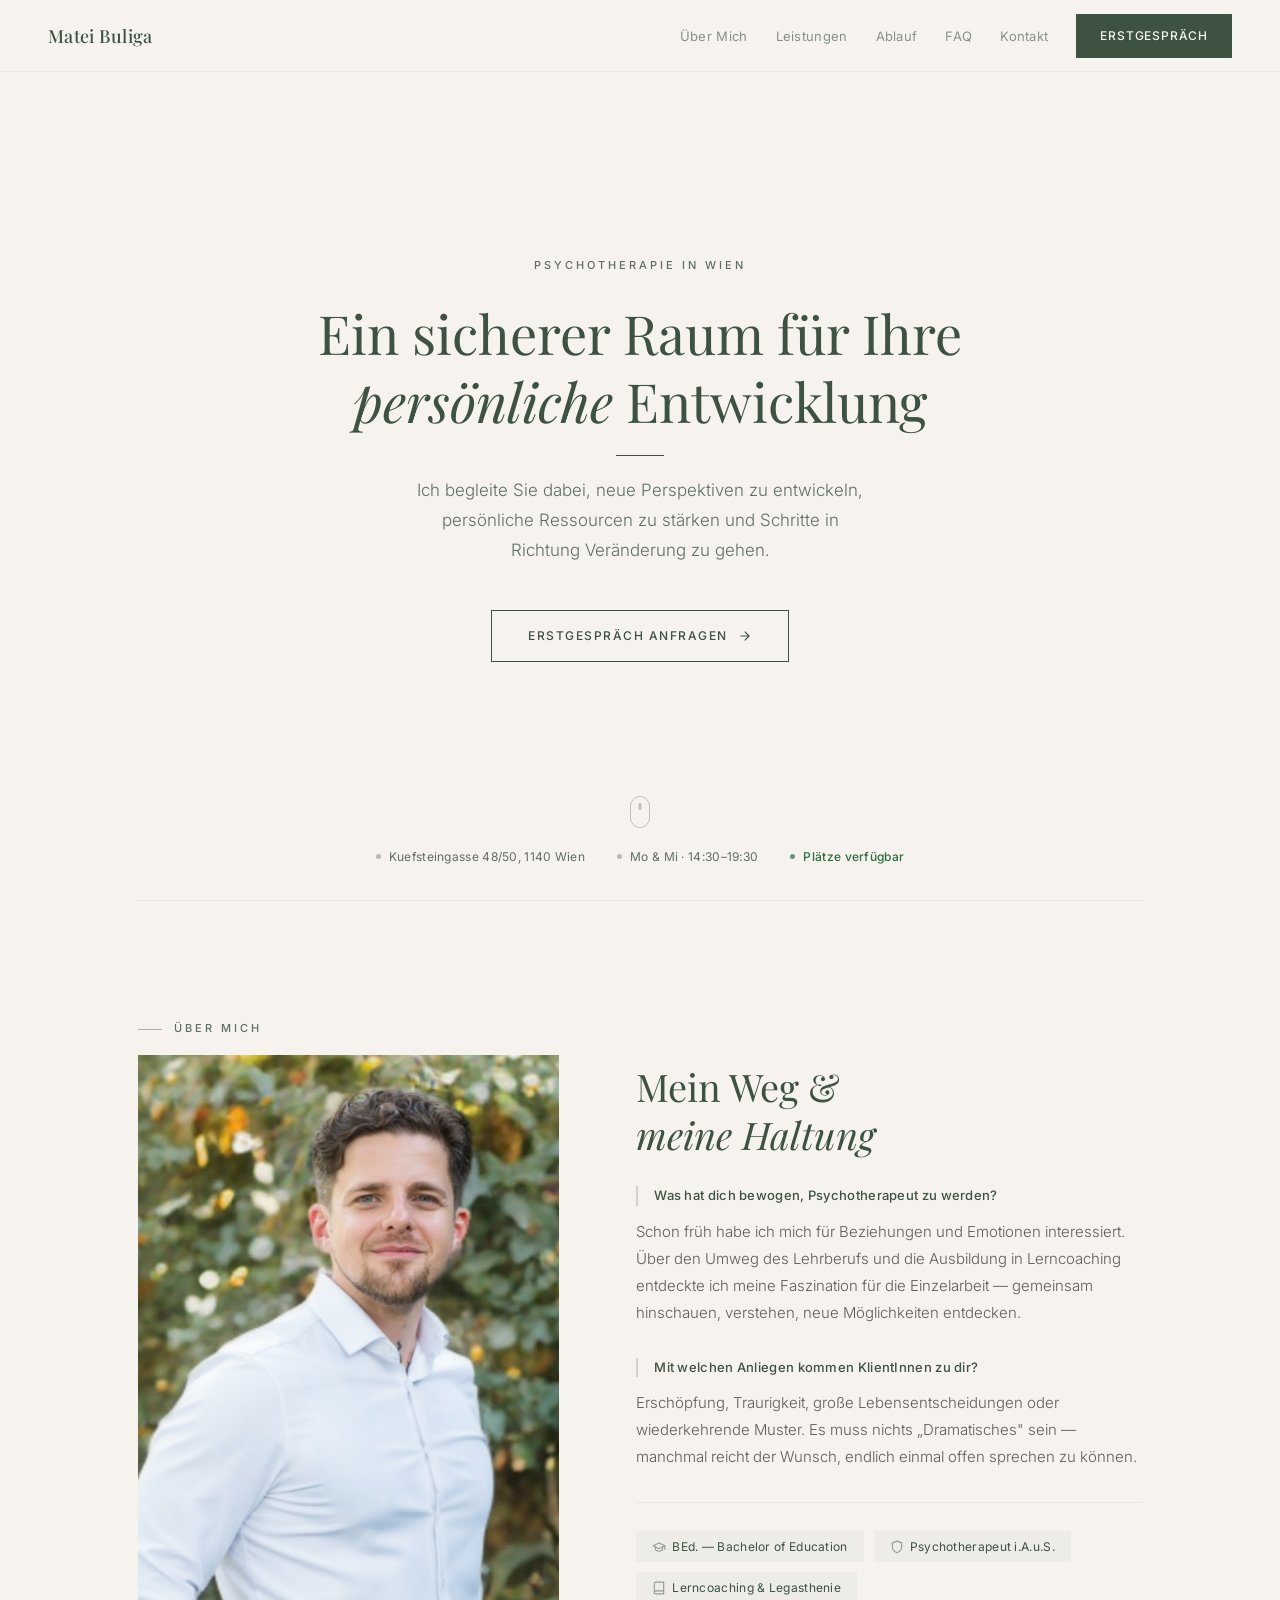
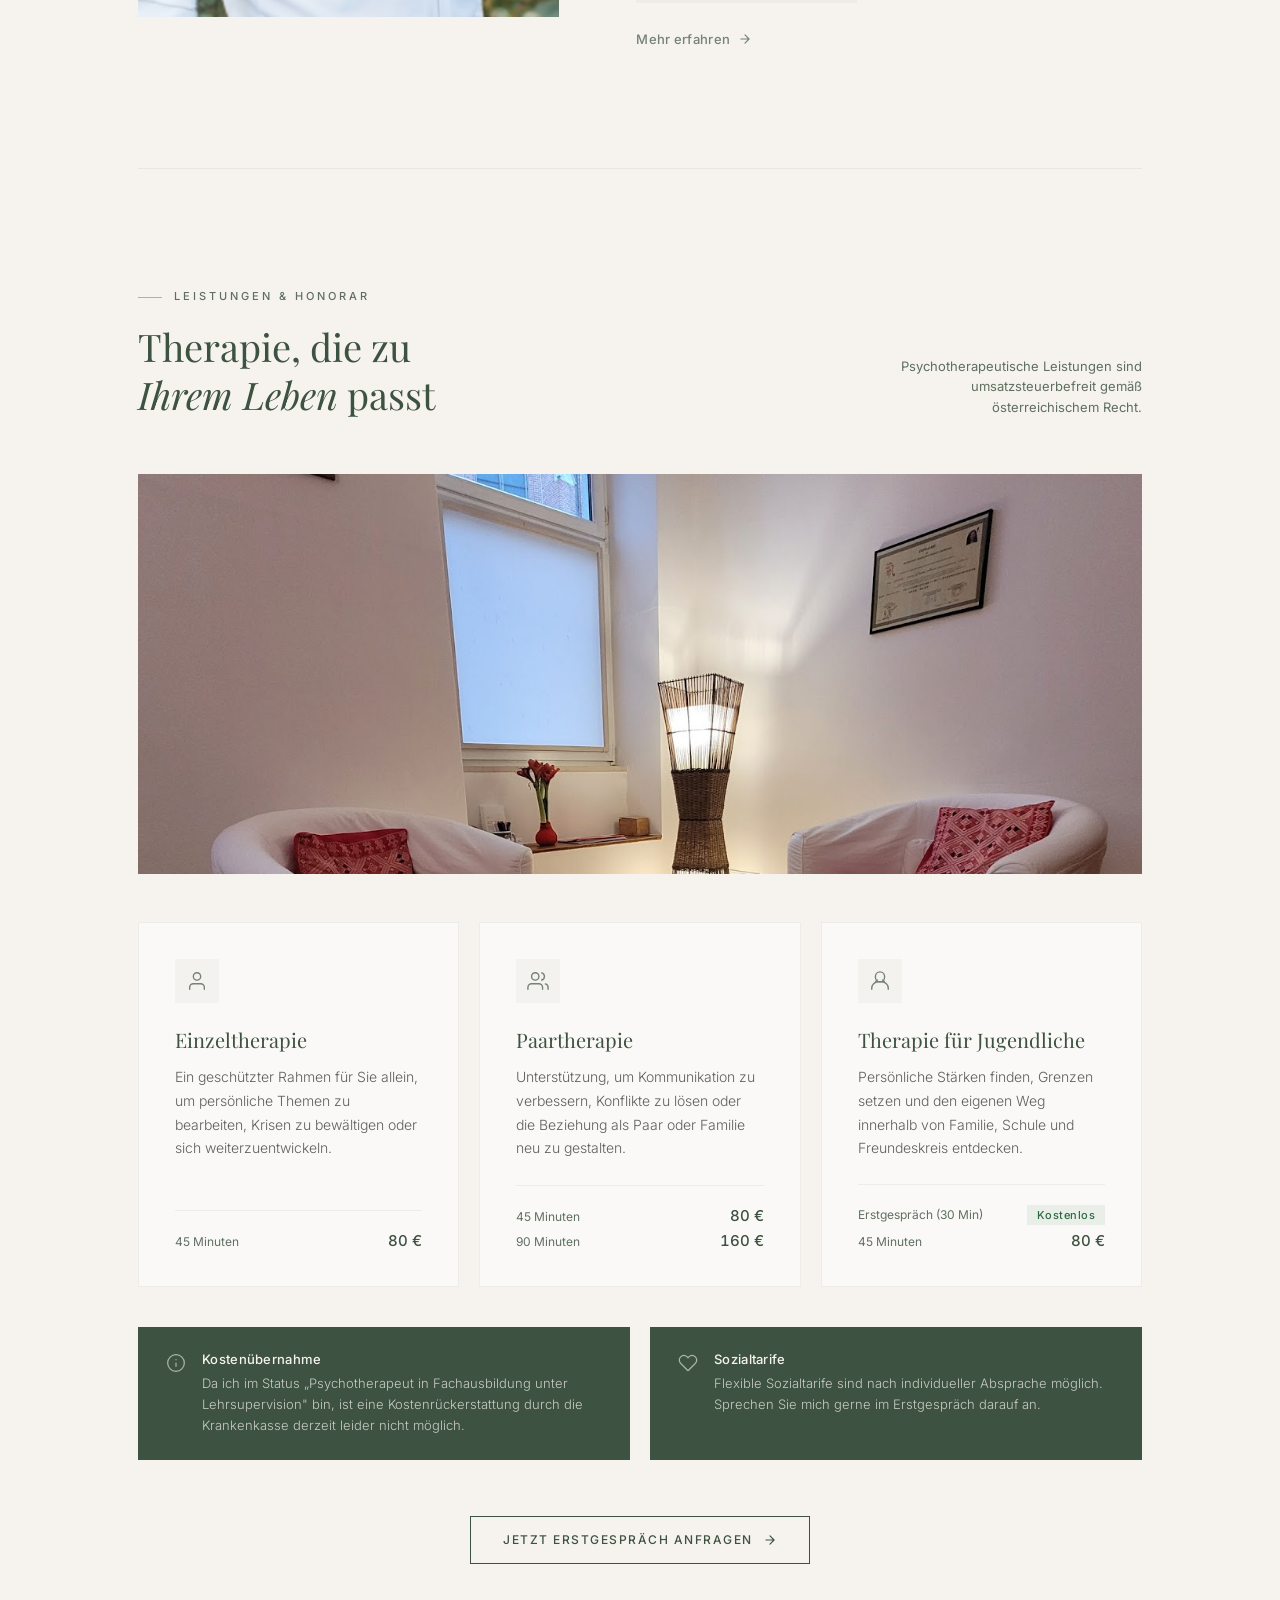
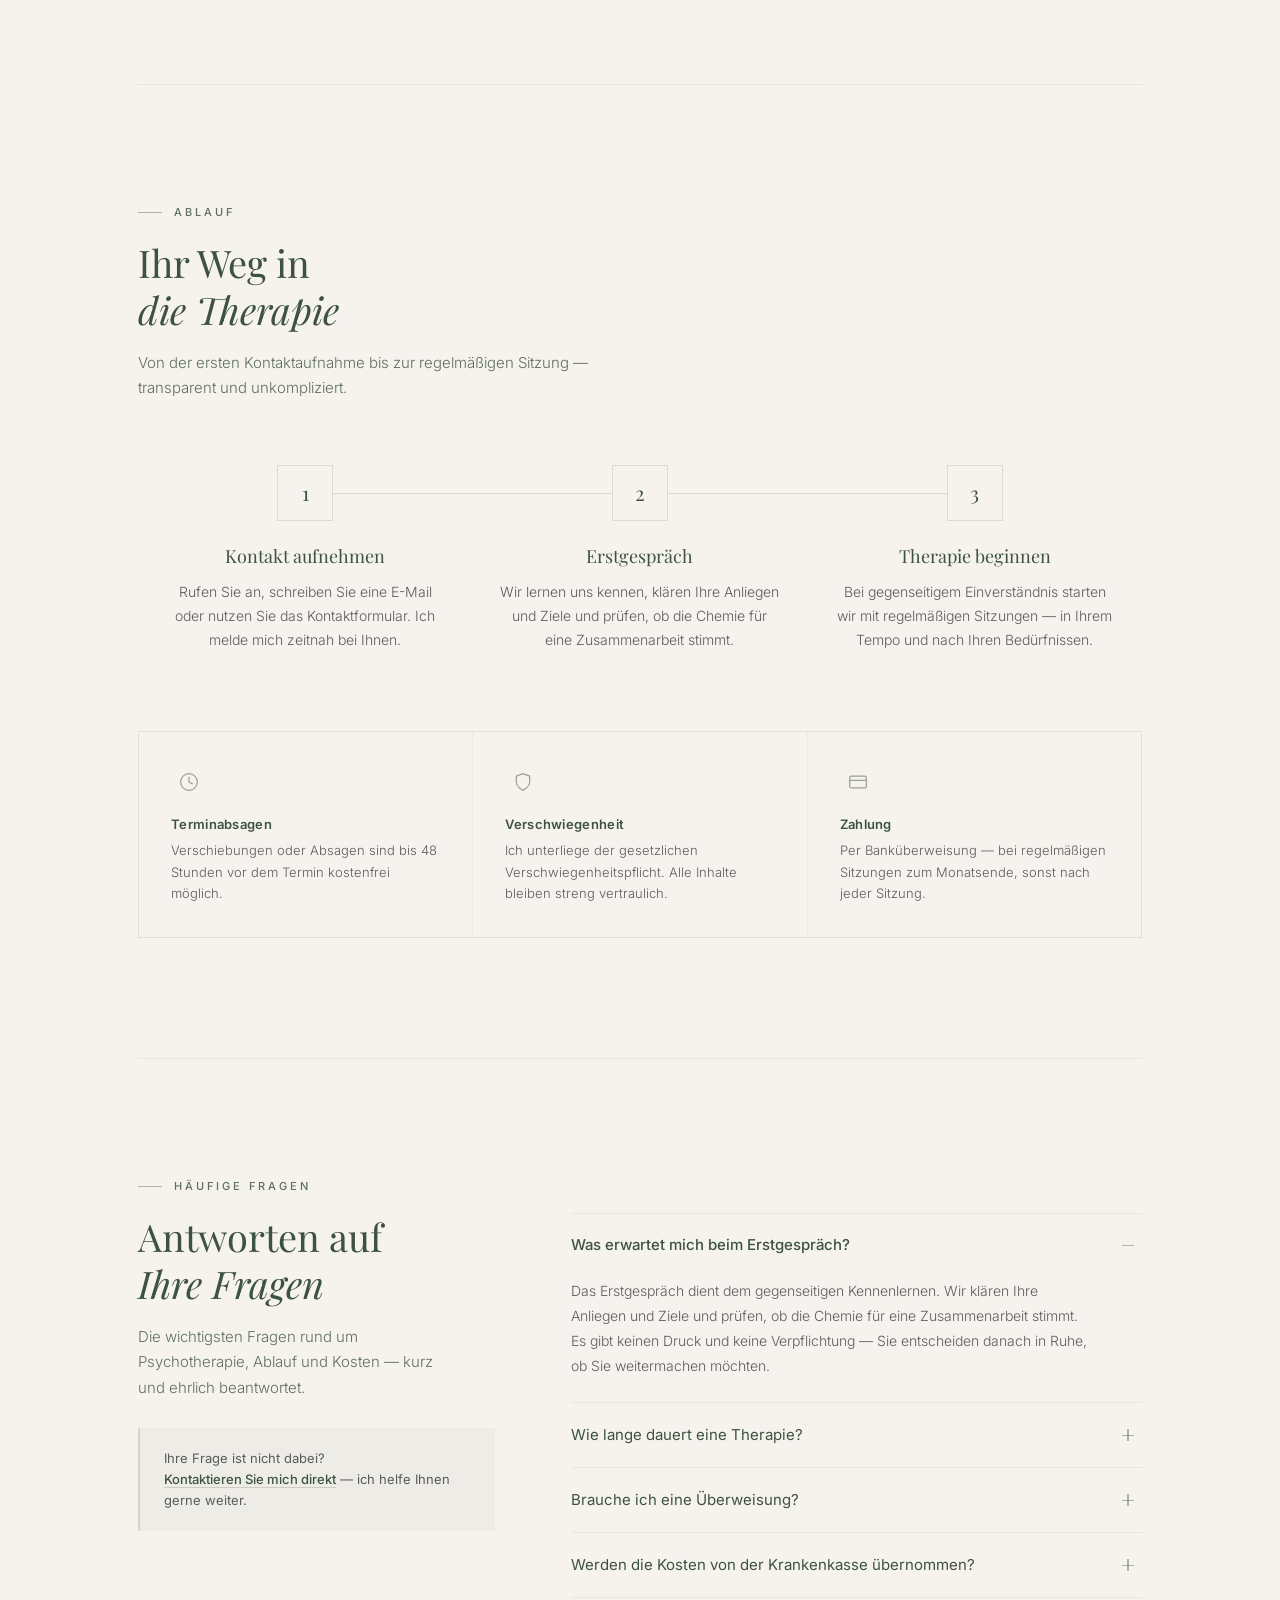
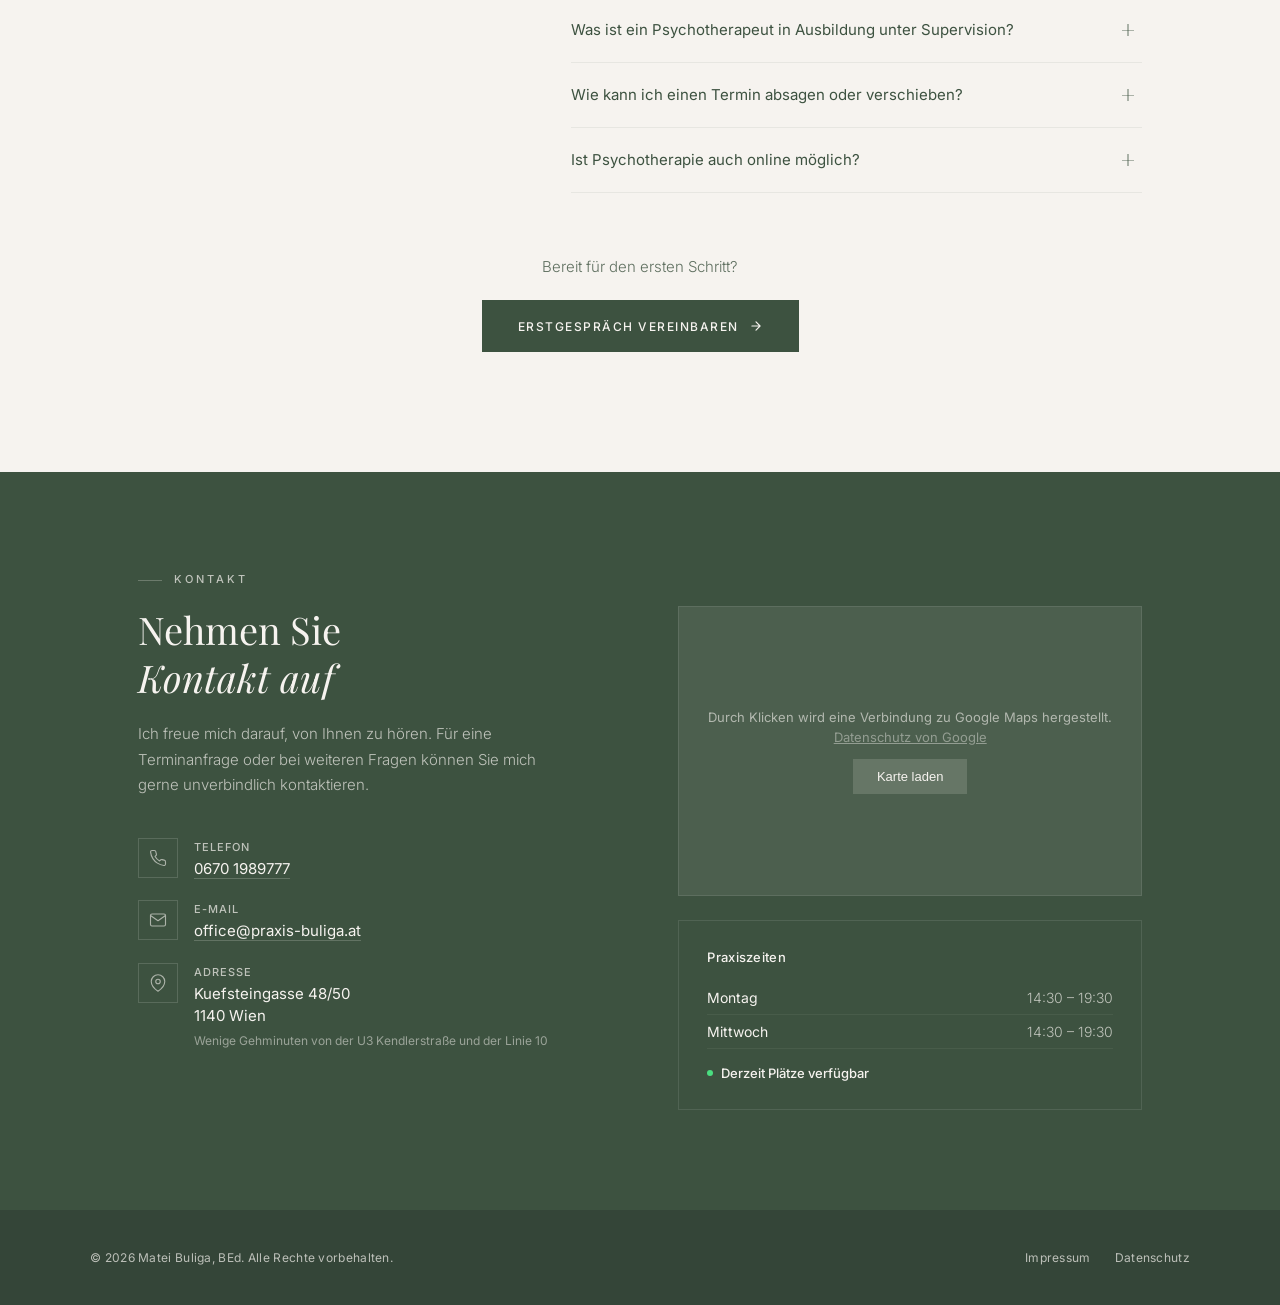
==== commit b8dfcb9c: "Add portrait and praxis photos to website - Replace portrait placeholder with actual photo in About " ====
--- a/index.html
+++ b/index.html
@@ -118,10 +118,7 @@
   <p class="section-label">Über Mich</p>
   <div class="about-grid">
     <div class="about-portrait">
-      <div class="about-portrait-placeholder">
-        <svg viewBox="0 0 24 24" fill="none" stroke="currentColor" stroke-width="1.5" stroke-linecap="round" stroke-linejoin="round" aria-hidden="true"><path d="M20 21v-2a4 4 0 0 0-4-4H8a4 4 0 0 0-4 4v2"/><circle cx="12" cy="7" r="4"/></svg>
-        Portrait-Foto
-      </div>
+      <img src="img/portrait.jpg" alt="Matei Buliga — Psychotherapeut in Wien" width="600" height="800" loading="lazy">
     </div>
     <div class="about-content">
       <h2>Mein Weg &<br><em>meine Haltung</em></h2>
@@ -162,6 +159,9 @@
   <div class="services-header">
     <h2>Therapie, die zu<br><em>Ihrem Leben</em> passt</h2>
     <p class="services-note">Psychotherapeutische Leistungen sind umsatzsteuerbefreit gemäß österreichischem Recht.</p>
+  </div>
+  <div class="praxis-image">
+    <img src="img/praxis.jpg" alt="Therapieraum der Praxis Buliga — zwei gemütliche Sessel in warmem Ambiente" width="1200" height="900" loading="lazy">
   </div>
   <div class="services-grid">
     <div class="service-card">
--- a/css/style.css
+++ b/css/style.css
@@ -565,6 +565,13 @@
   overflow: hidden;
 }
 
+.about-portrait img {
+  width: 100%;
+  height: 100%;
+  object-fit: cover;
+  object-position: center top;
+}
+
 .about-portrait::after {
   content: '';
   position: absolute;
@@ -750,6 +757,20 @@
   line-height: 1.6;
   max-width: 280px;
   text-align: right;
+}
+
+/* --- Praxis Image --- */
+.praxis-image {
+  margin-bottom: clamp(32px, 4vw, 48px);
+  overflow: hidden;
+  max-height: 400px;
+}
+
+.praxis-image img {
+  width: 100%;
+  height: 100%;
+  object-fit: cover;
+  object-position: center center;
 }
 
 /* --- Services Grid --- */
@@ -1486,6 +1507,13 @@
   border-color: var(--cream);
 }
 
+.contact-item-hint {
+  font-size: 12px;
+  opacity: 0.5;
+  margin-top: 4px;
+  line-height: 1.5;
+}
+
 /* --- Contact Right --- */
 .contact-right {
   display: flex;
@@ -1636,6 +1664,13 @@
   color: rgba(246,243,239,0.9);
 }
 
+.footer-links span {
+  font-size: 12px;
+  color: rgba(246,243,239,0.70);
+  letter-spacing: 0.3px;
+  opacity: 0.6;
+}
+
 /* --- Contact Mobile Responsive --- */
 @media (max-width: 768px) {
   .contact-grid {
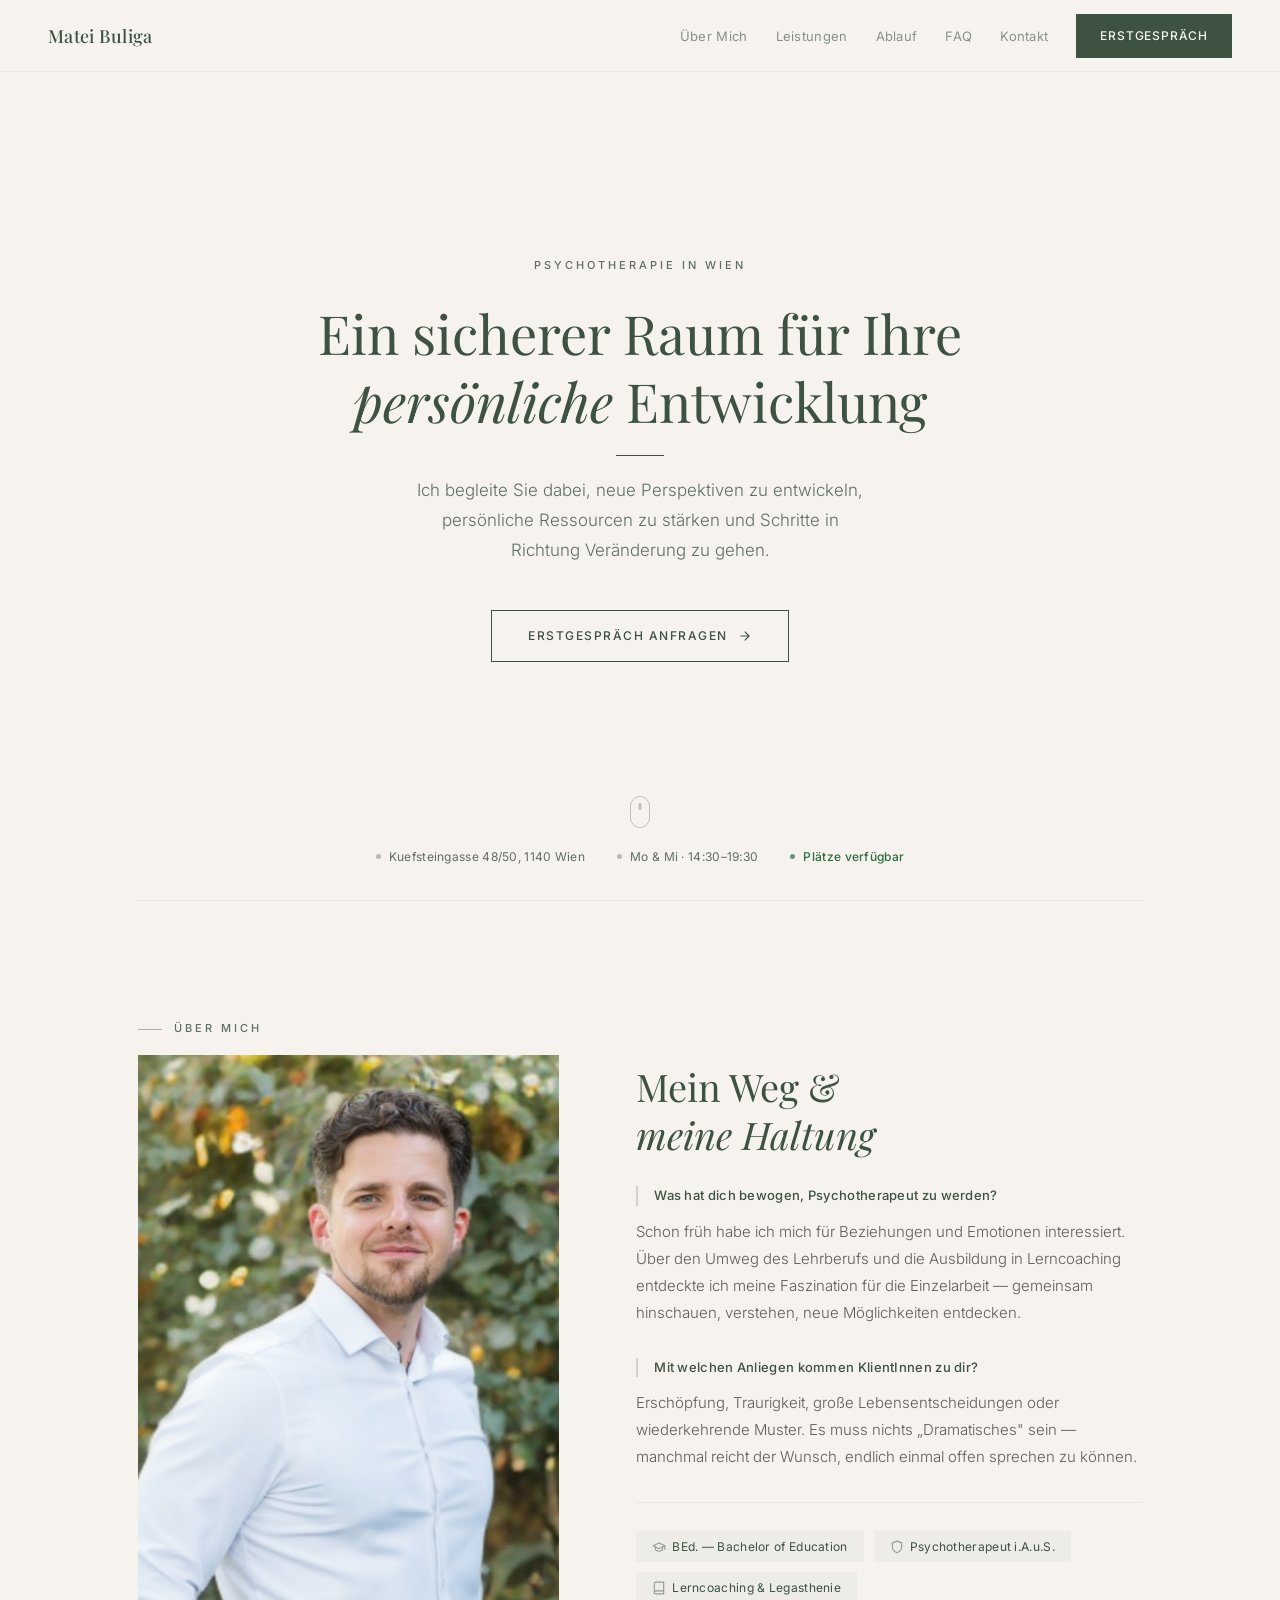
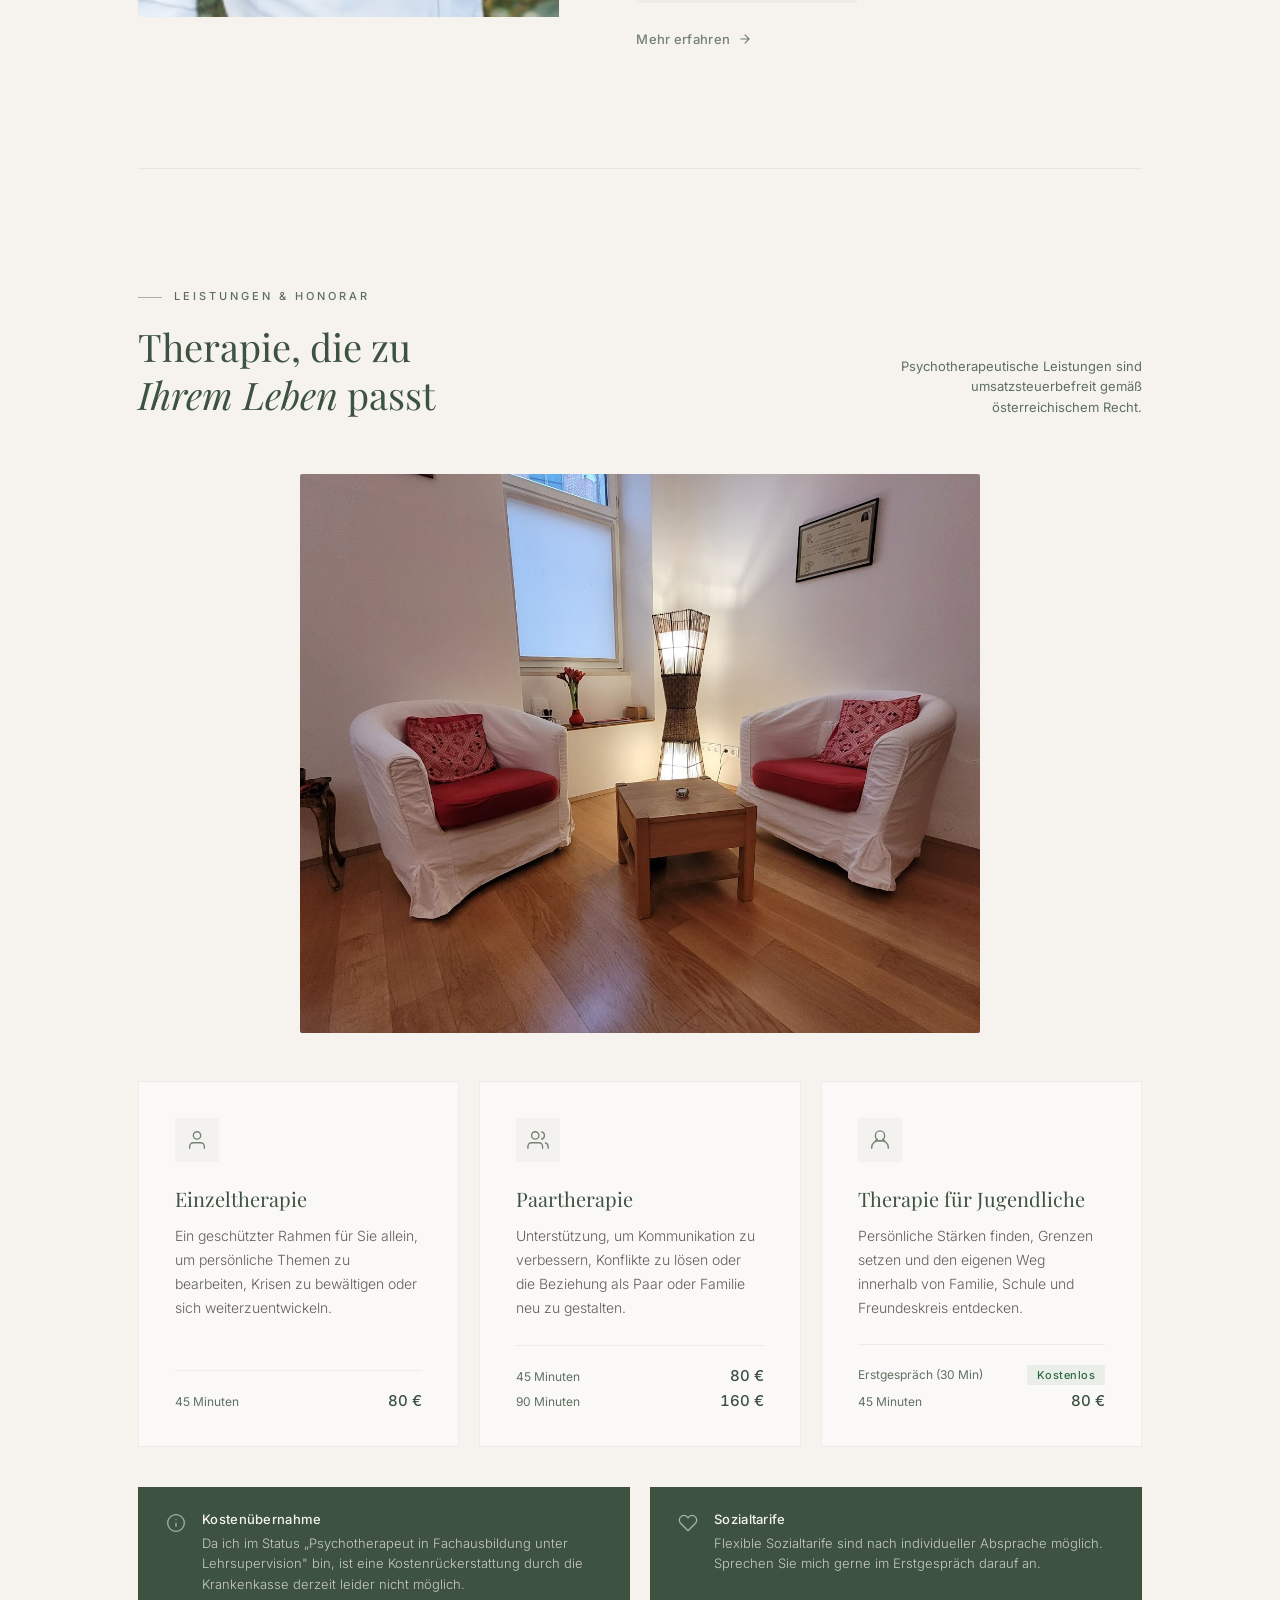
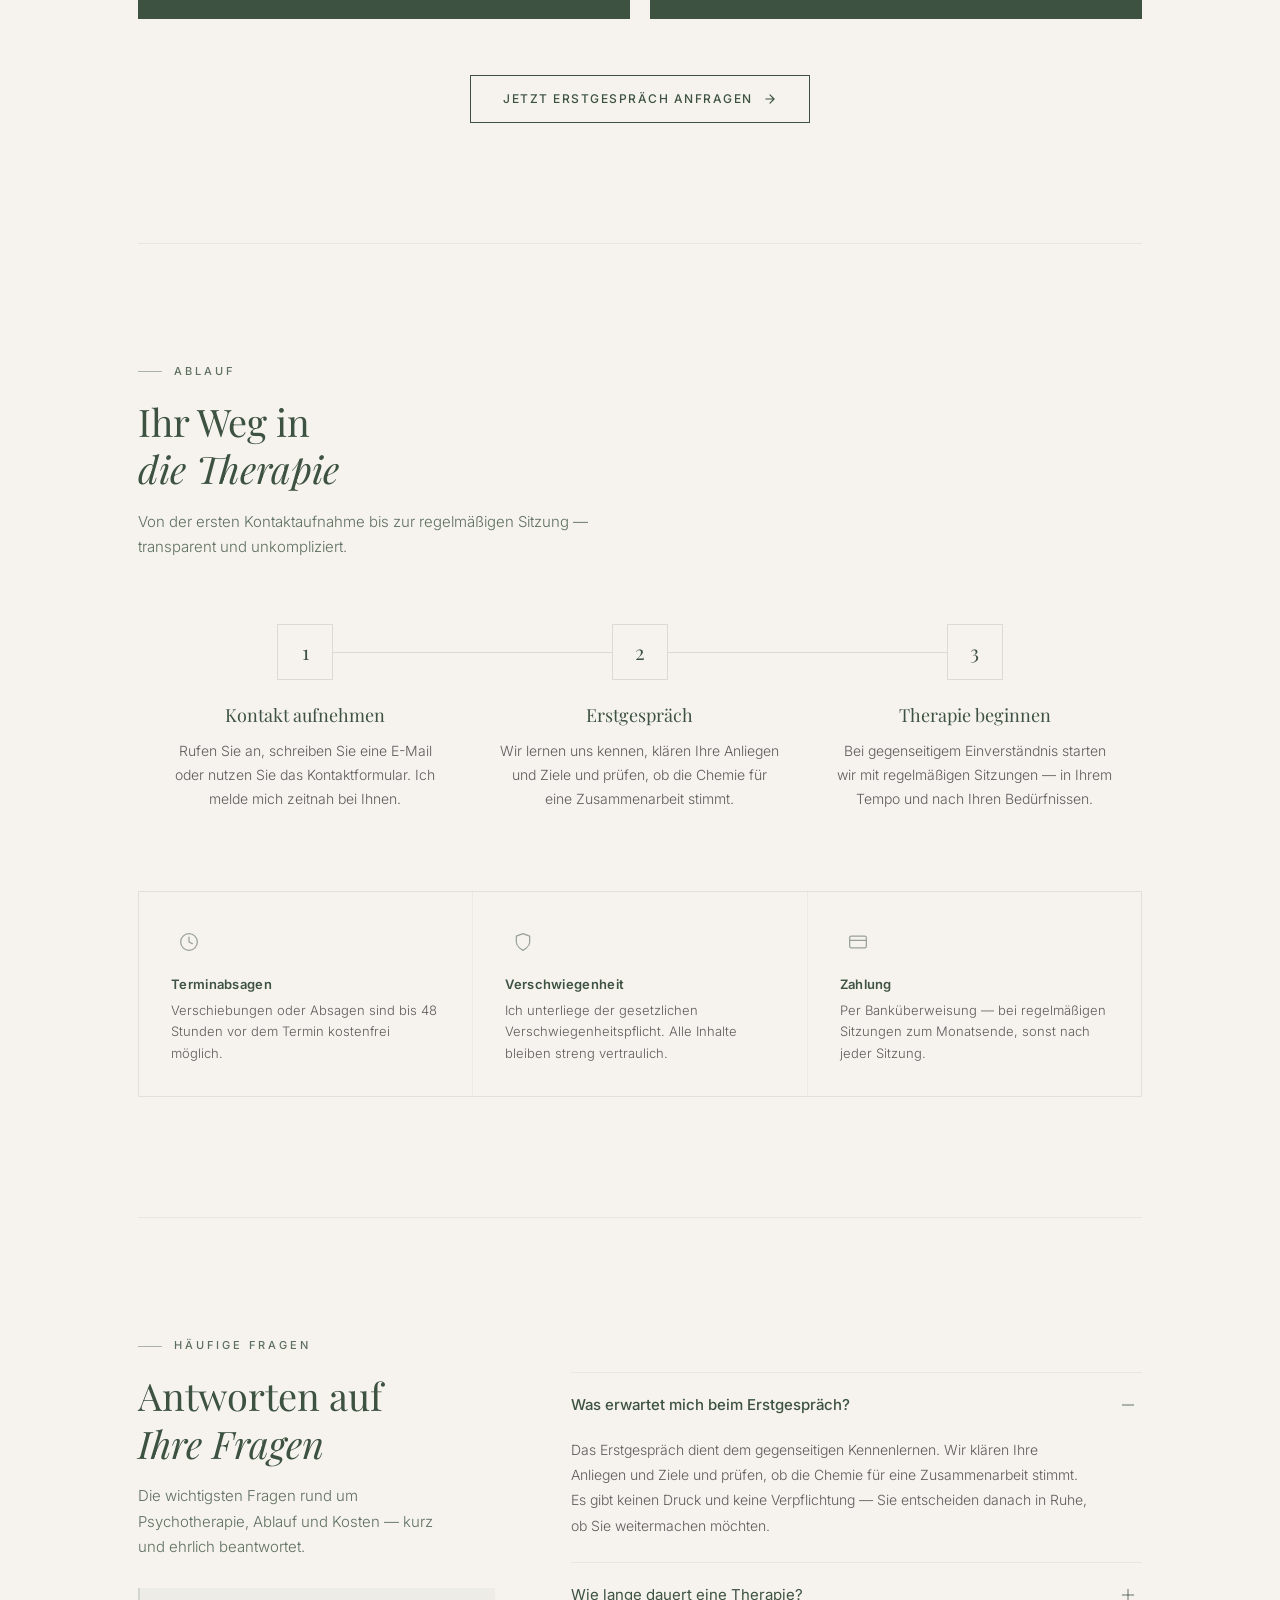
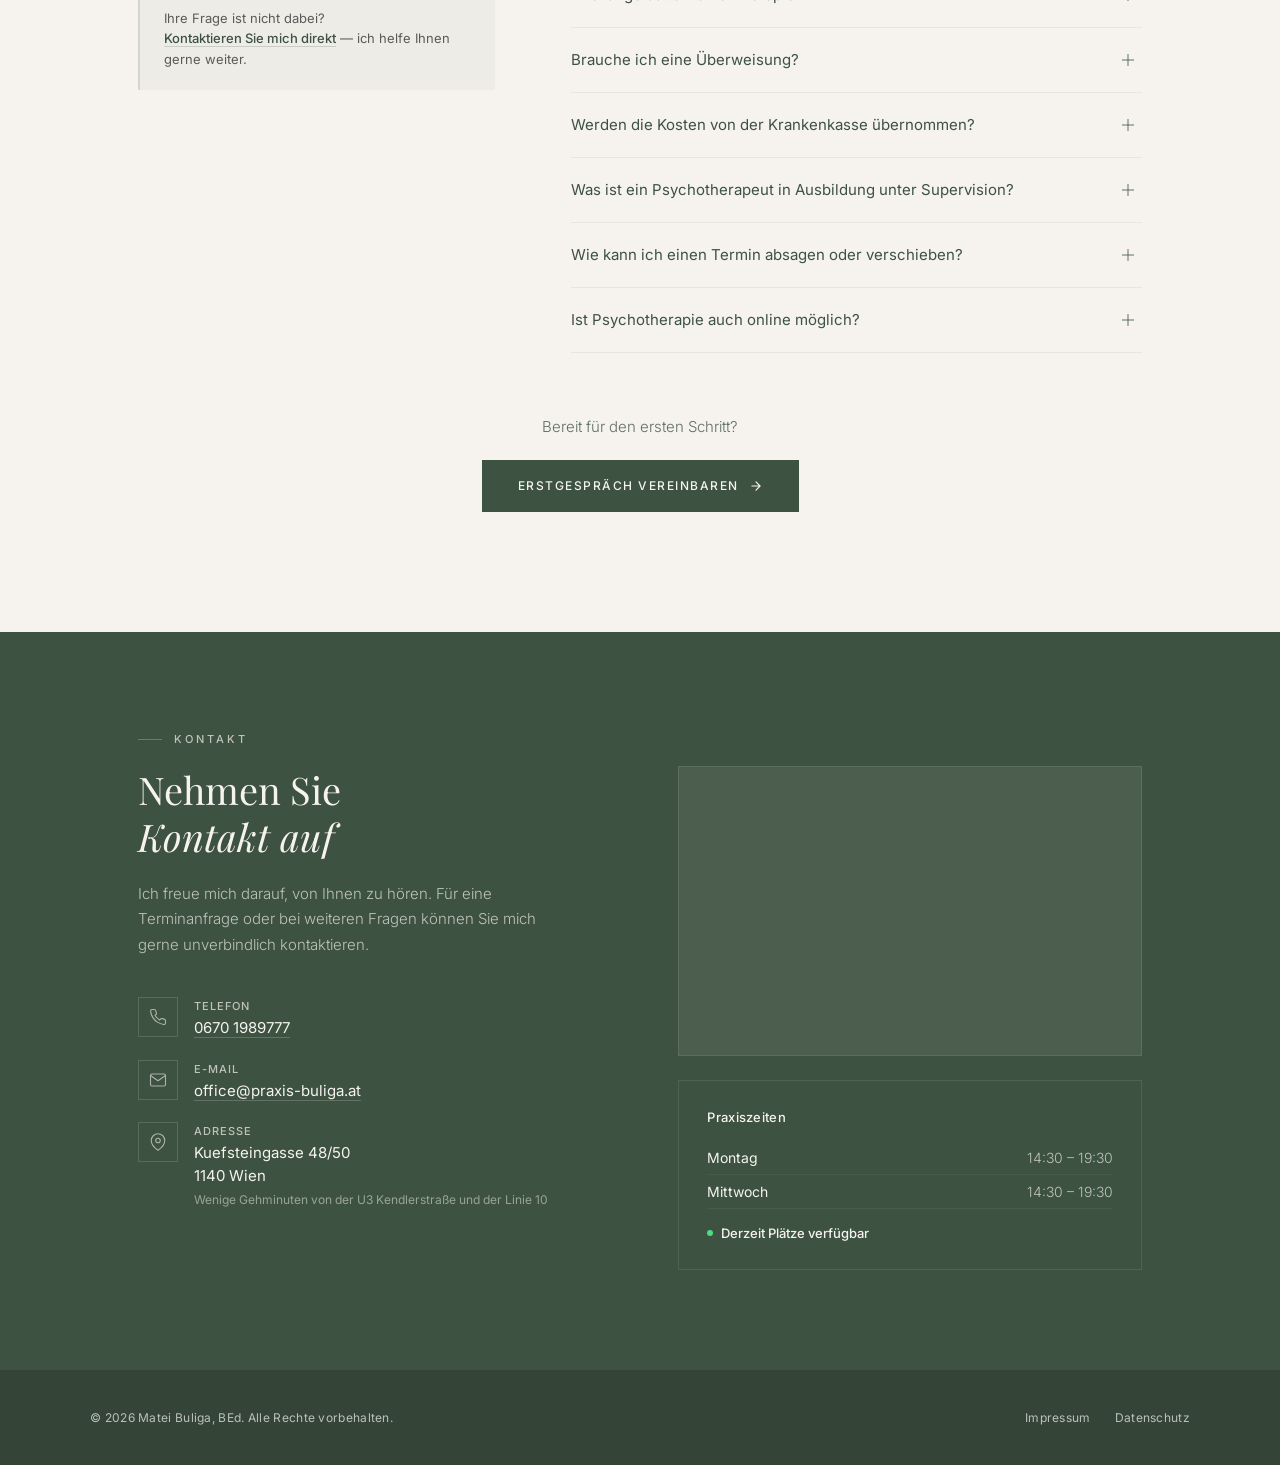
==== commit 20b64d18: "Load Google Maps directly without 2-click consent Co-Authored-By: Claude Opus 4.6 (1M context) <nore" ====
--- a/index.html
+++ b/index.html
@@ -346,11 +346,7 @@
       </div>
       <div class="contact-right">
         <div class="contact-map">
-          <div class="contact-map-placeholder">
-            <p>Durch Klicken wird eine Verbindung zu Google Maps hergestellt.<br>
-            <a href="https://policies.google.com/privacy" target="_blank" rel="noopener">Datenschutz von Google</a></p>
-            <button>Karte laden</button>
-          </div>
+          <iframe src="https://www.google.com/maps/embed?pb=!1m18!1m12!1m3!1d2658.5!2d16.2987!3d48.2!2m3!1f0!2f0!3f0!3m2!1i1024!2i768!4f13.1!3m3!1m2!1s0x0%3A0x0!2sKuefsteingasse+48%2F50%2C+1140+Wien!5e0!3m2!1sde!2sat" width="100%" height="100%" style="border:0;" allowfullscreen="" loading="lazy" referrerpolicy="no-referrer-when-downgrade" title="Praxis Buliga Standort"></iframe>
         </div>
         <div class="contact-hours">
           <h4>Praxiszeiten</h4>
--- a/css/style.css
+++ b/css/style.css
@@ -762,15 +762,17 @@
 /* --- Praxis Image --- */
 .praxis-image {
   margin-bottom: clamp(32px, 4vw, 48px);
+  max-width: 680px;
+  margin-left: auto;
+  margin-right: auto;
+  border-radius: 2px;
   overflow: hidden;
-  max-height: 400px;
 }
 
 .praxis-image img {
   width: 100%;
-  height: 100%;
-  object-fit: cover;
-  object-position: center center;
+  height: auto;
+  display: block;
 }
 
 /* --- Services Grid --- */
